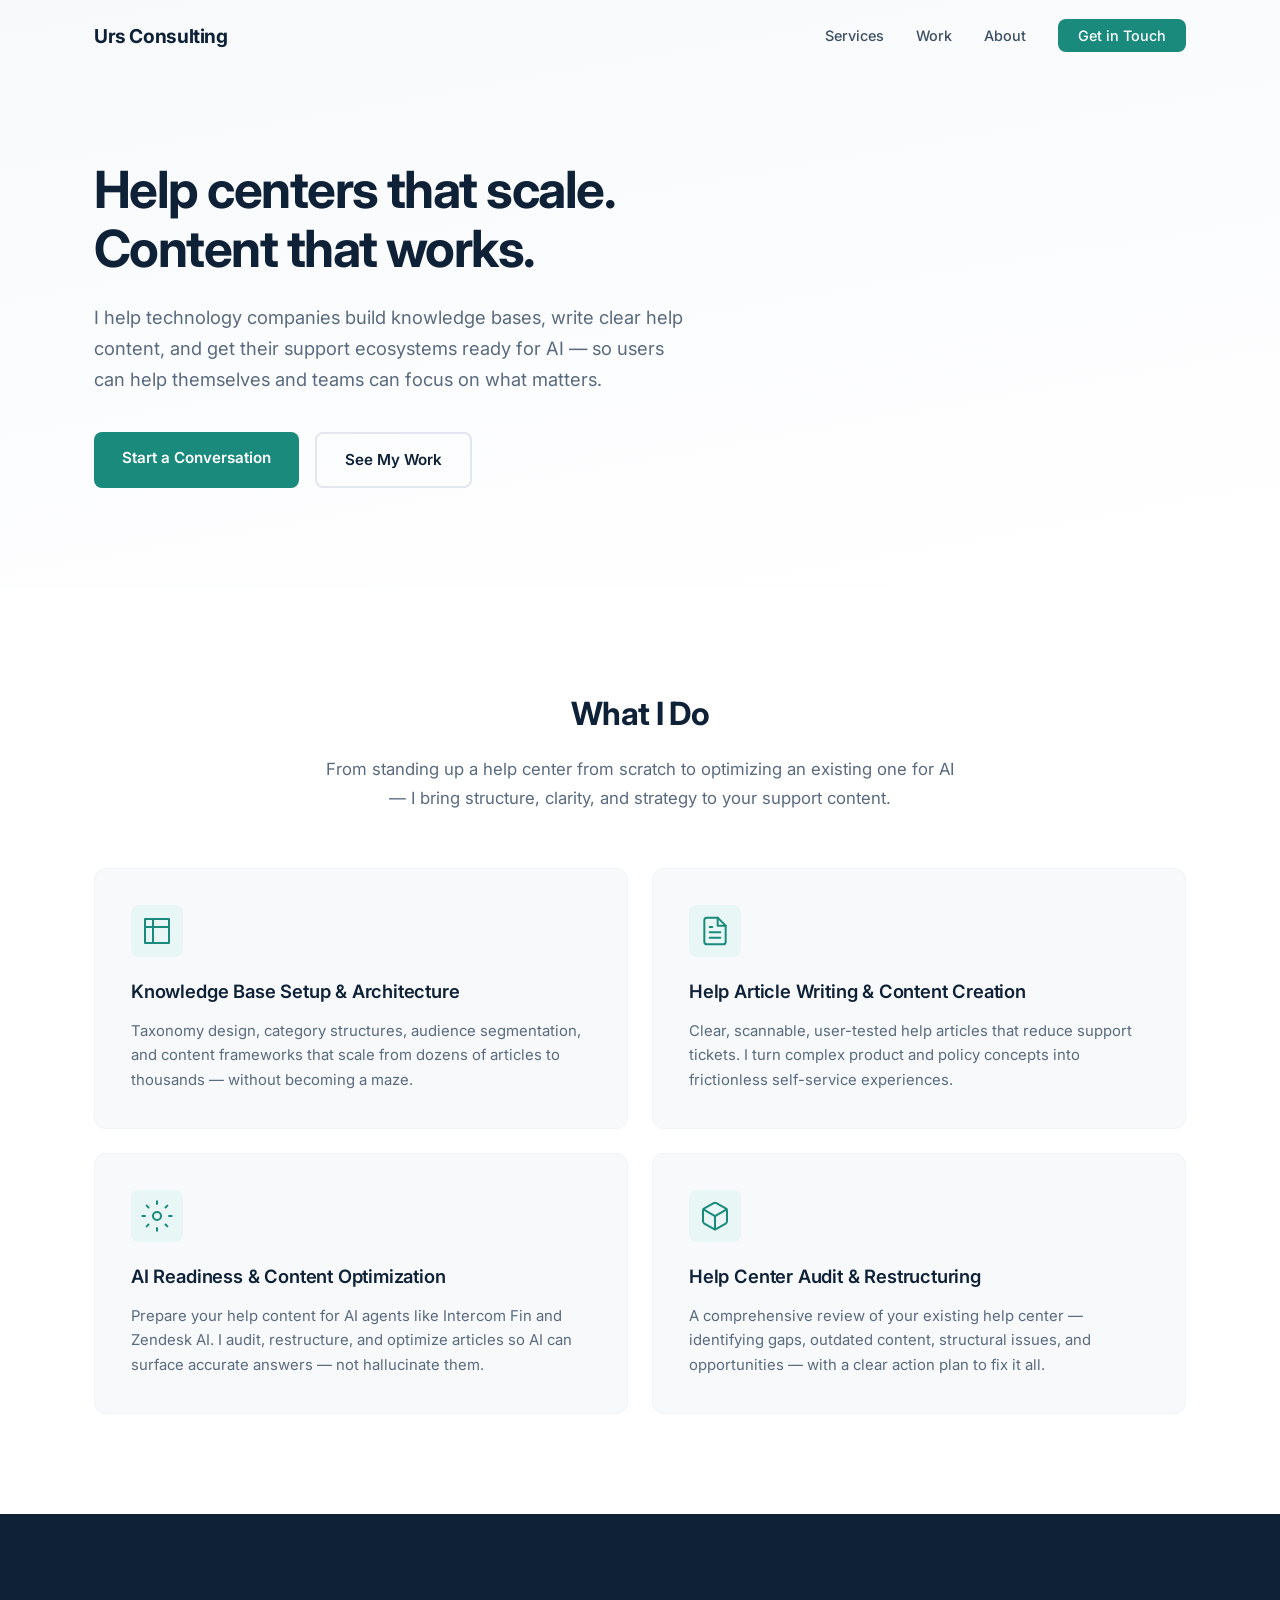
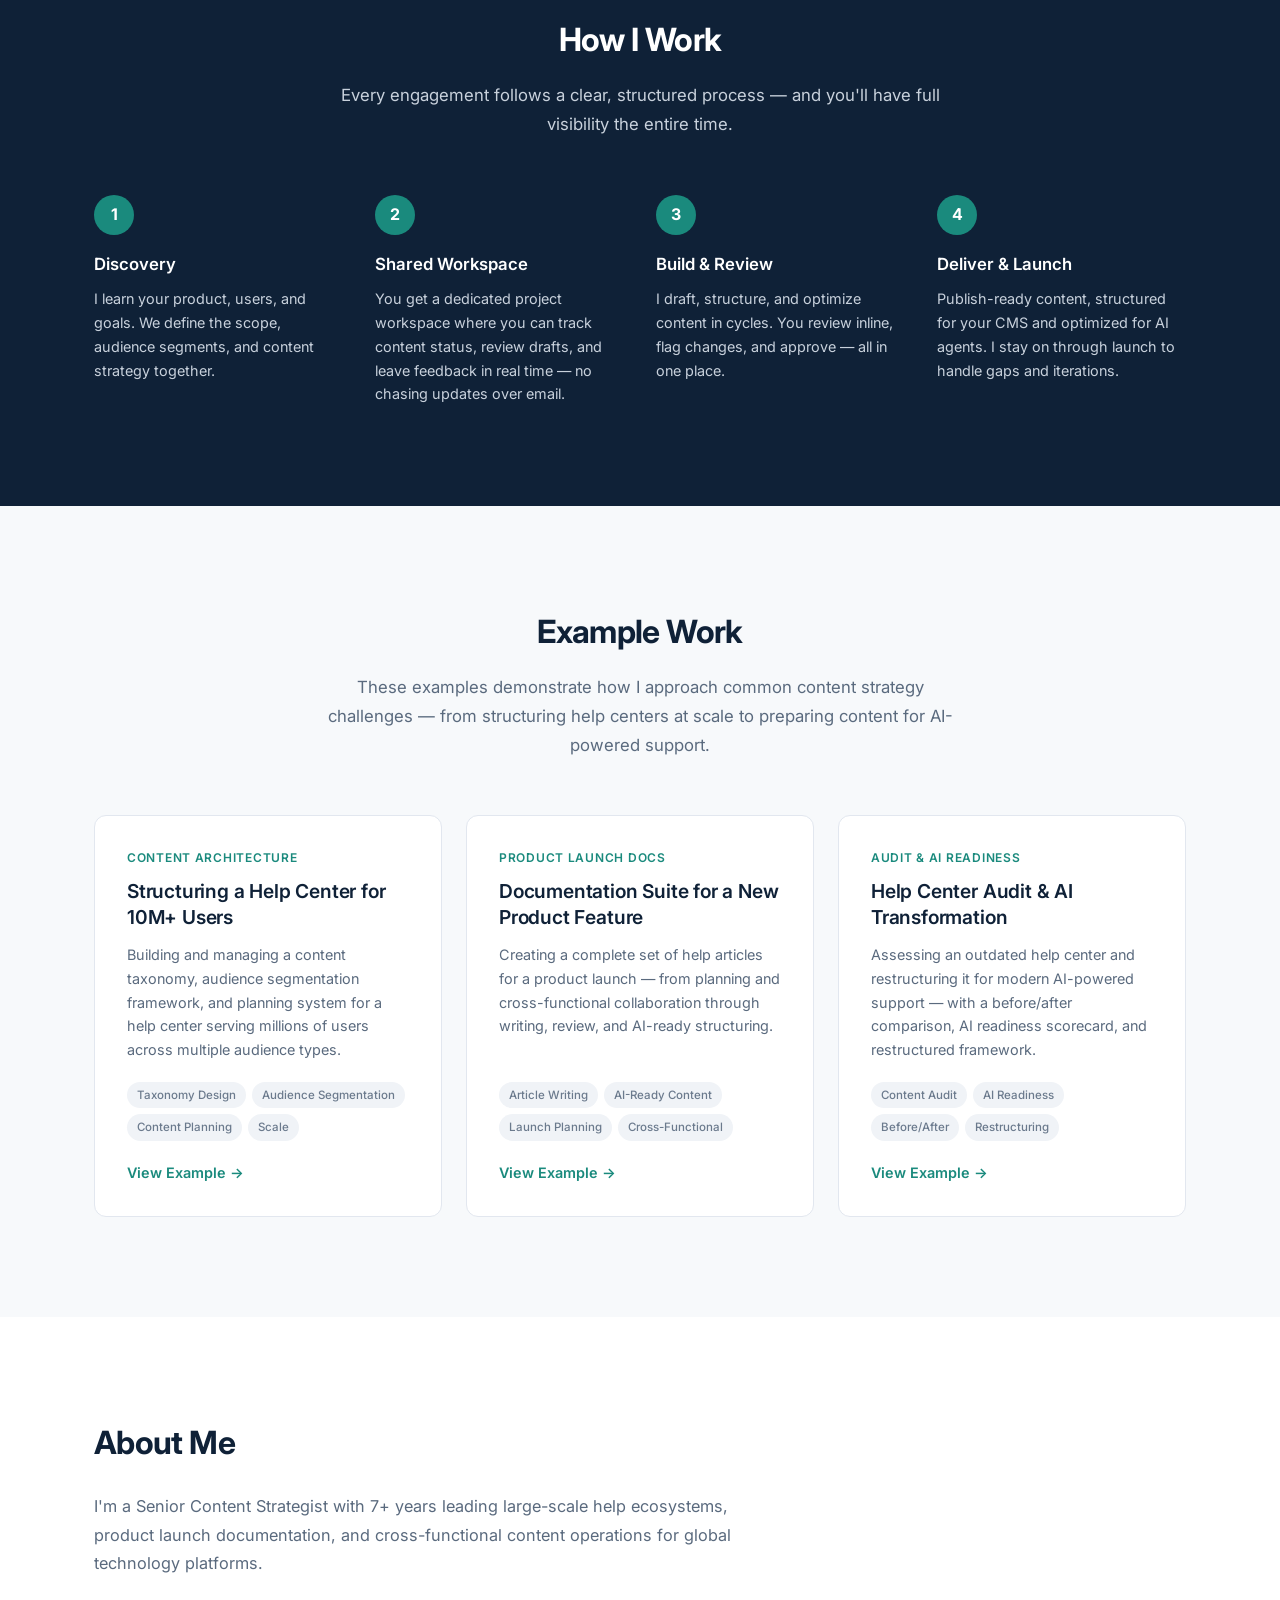
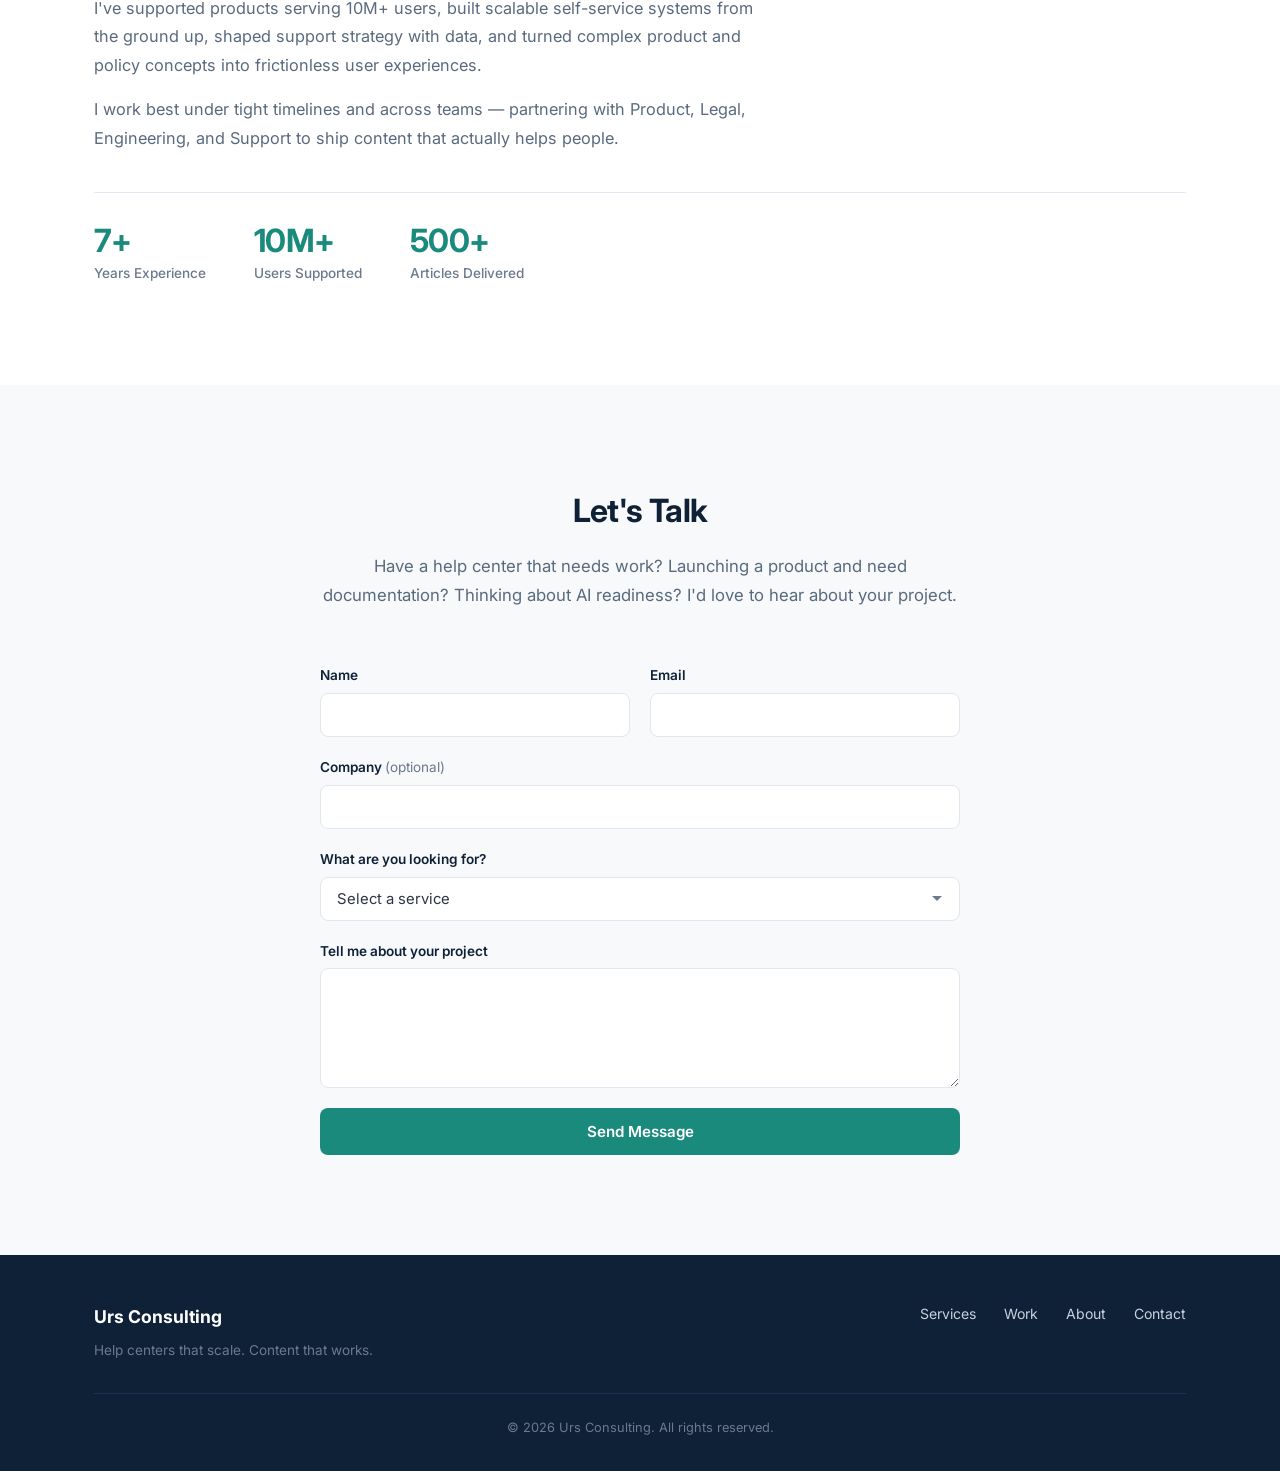
==== index.html @ 2b867b2d "Initial portfolio site" ====
<!DOCTYPE html>
<html lang="en">
<head>
    <meta charset="UTF-8">
    <meta name="viewport" content="width=device-width, initial-scale=1.0">
    <title>Urs Consulting — Help Centers That Scale. Content That Works.</title>
    <meta name="description" content="Urs Consulting helps technology companies build scalable knowledge bases, write clear help content, and prepare for AI-powered support. 7+ years of experience supporting 10M+ users.">
    <meta property="og:title" content="Urs Consulting — Help Centers That Scale. Content That Works.">
    <meta property="og:description" content="Knowledge base architecture, help content strategy, and AI readiness consulting for technology companies.">
    <meta property="og:type" content="website">
    <meta property="og:url" content="https://urswulf.com">
    <meta name="twitter:card" content="summary_large_image">
    <link rel="preconnect" href="https://fonts.googleapis.com">
    <link rel="preconnect" href="https://fonts.gstatic.com" crossorigin>
    <link href="https://fonts.googleapis.com/css2?family=Inter:wght@400;500;600;700&display=swap" rel="stylesheet">
    <link rel="stylesheet" href="styles.css">
</head>
<body>
    <!-- Navigation -->
    <nav class="nav" id="nav">
        <div class="nav-container">
            <a href="#" class="nav-logo">Urs Consulting</a>
            <button class="nav-toggle" aria-label="Toggle navigation menu">
                <span></span>
                <span></span>
                <span></span>
            </button>
            <ul class="nav-links">
                <li><a href="#services">Services</a></li>
                <li><a href="#work">Work</a></li>
                <li><a href="#about">About</a></li>
                <li><a href="#contact" class="nav-cta">Get in Touch</a></li>
            </ul>
        </div>
    </nav>

    <!-- Hero Section -->
    <header class="hero">
        <div class="container">
            <div class="hero-content">
                <h1>Help centers that scale.<br>Content that works.</h1>
                <p class="hero-subtitle">I help technology companies build knowledge bases, write clear help content, and get their support ecosystems ready for AI — so users can help themselves and teams can focus on what matters.</p>
                <div class="hero-ctas">
                    <a href="#contact" class="btn btn-primary">Start a Conversation</a>
                    <a href="#work" class="btn btn-secondary">See My Work</a>
                </div>
            </div>
        </div>
    </header>

    <!-- Services Section -->
    <section class="services" id="services">
        <div class="container">
            <div class="section-header">
                <h2>What I Do</h2>
                <p>From standing up a help center from scratch to optimizing an existing one for AI — I bring structure, clarity, and strategy to your support content.</p>
            </div>
            <div class="services-grid">
                <div class="service-card">
                    <div class="service-icon">
                        <svg width="32" height="32" viewBox="0 0 24 24" fill="none" stroke="currentColor" stroke-width="1.5" stroke-linecap="round" stroke-linejoin="round"><path d="M3 3h18v18H3z"/><path d="M3 9h18"/><path d="M9 3v18"/></svg>
                    </div>
                    <h3>Knowledge Base Setup &amp; Architecture</h3>
                    <p>Taxonomy design, category structures, audience segmentation, and content frameworks that scale from dozens of articles to thousands — without becoming a maze.</p>
                </div>
                <div class="service-card">
                    <div class="service-icon">
                        <svg width="32" height="32" viewBox="0 0 24 24" fill="none" stroke="currentColor" stroke-width="1.5" stroke-linecap="round" stroke-linejoin="round"><path d="M14 2H6a2 2 0 0 0-2 2v16a2 2 0 0 0 2 2h12a2 2 0 0 0 2-2V8z"/><polyline points="14 2 14 8 20 8"/><line x1="16" y1="13" x2="8" y2="13"/><line x1="16" y1="17" x2="8" y2="17"/><polyline points="10 9 9 9 8 9"/></svg>
                    </div>
                    <h3>Help Article Writing &amp; Content Creation</h3>
                    <p>Clear, scannable, user-tested help articles that reduce support tickets. I turn complex product and policy concepts into frictionless self-service experiences.</p>
                </div>
                <div class="service-card">
                    <div class="service-icon">
                        <svg width="32" height="32" viewBox="0 0 24 24" fill="none" stroke="currentColor" stroke-width="1.5" stroke-linecap="round" stroke-linejoin="round"><circle cx="12" cy="12" r="3"/><path d="M12 1v2M12 21v2M4.22 4.22l1.42 1.42M18.36 18.36l1.42 1.42M1 12h2M21 12h2M4.22 19.78l1.42-1.42M18.36 5.64l1.42-1.42"/></svg>
                    </div>
                    <h3>AI Readiness &amp; Content Optimization</h3>
                    <p>Prepare your help content for AI agents like Intercom Fin and Zendesk AI. I audit, restructure, and optimize articles so AI can surface accurate answers — not hallucinate them.</p>
                </div>
                <div class="service-card">
                    <div class="service-icon">
                        <svg width="32" height="32" viewBox="0 0 24 24" fill="none" stroke="currentColor" stroke-width="1.5" stroke-linecap="round" stroke-linejoin="round"><path d="M21 16V8a2 2 0 0 0-1-1.73l-7-4a2 2 0 0 0-2 0l-7 4A2 2 0 0 0 3 8v8a2 2 0 0 0 1 1.73l7 4a2 2 0 0 0 2 0l7-4A2 2 0 0 0 21 16z"/><polyline points="3.27 6.96 12 12.01 20.73 6.96"/><line x1="12" y1="22.08" x2="12" y2="12"/></svg>
                    </div>
                    <h3>Help Center Audit &amp; Restructuring</h3>
                    <p>A comprehensive review of your existing help center — identifying gaps, outdated content, structural issues, and opportunities — with a clear action plan to fix it all.</p>
                </div>
            </div>
        </div>
    </section>

    <!-- Process Section -->
    <section class="process" id="process">
        <div class="container">
            <div class="section-header">
                <h2>How I Work</h2>
                <p>Every engagement follows a clear, structured process — and you'll have full visibility the entire time.</p>
            </div>
            <div class="process-grid">
                <div class="process-step">
                    <div class="process-number">1</div>
                    <h3>Discovery</h3>
                    <p>I learn your product, users, and goals. We define the scope, audience segments, and content strategy together.</p>
                </div>
                <div class="process-step">
                    <div class="process-number">2</div>
                    <h3>Shared Workspace</h3>
                    <p>You get a dedicated project workspace where you can track content status, review drafts, and leave feedback in real time — no chasing updates over email.</p>
                </div>
                <div class="process-step">
                    <div class="process-number">3</div>
                    <h3>Build &amp; Review</h3>
                    <p>I draft, structure, and optimize content in cycles. You review inline, flag changes, and approve — all in one place.</p>
                </div>
                <div class="process-step">
                    <div class="process-number">4</div>
                    <h3>Deliver &amp; Launch</h3>
                    <p>Publish-ready content, structured for your CMS and optimized for AI agents. I stay on through launch to handle gaps and iterations.</p>
                </div>
            </div>
        </div>
    </section>

    <!-- Work / Portfolio Section -->
    <section class="work" id="work">
        <div class="container">
            <div class="section-header">
                <h2>Example Work</h2>
                <p>These examples demonstrate how I approach common content strategy challenges — from structuring help centers at scale to preparing content for AI-powered support.</p>
            </div>
            <div class="work-grid">
                <a href="examples/content-architecture.html" class="work-card">
                    <div class="work-card-label">Content Architecture</div>
                    <h3>Structuring a Help Center for 10M+ Users</h3>
                    <p>Building and managing a content taxonomy, audience segmentation framework, and planning system for a help center serving millions of users across multiple audience types.</p>
                    <div class="work-card-tags">
                        <span class="tag">Taxonomy Design</span>
                        <span class="tag">Audience Segmentation</span>
                        <span class="tag">Content Planning</span>
                        <span class="tag">Scale</span>
                    </div>
                    <span class="work-card-link">View Example →</span>
                </a>
                <a href="examples/product-launch-docs.html" class="work-card">
                    <div class="work-card-label">Product Launch Docs</div>
                    <h3>Documentation Suite for a New Product Feature</h3>
                    <p>Creating a complete set of help articles for a product launch — from planning and cross-functional collaboration through writing, review, and AI-ready structuring.</p>
                    <div class="work-card-tags">
                        <span class="tag">Article Writing</span>
                        <span class="tag">AI-Ready Content</span>
                        <span class="tag">Launch Planning</span>
                        <span class="tag">Cross-Functional</span>
                    </div>
                    <span class="work-card-link">View Example →</span>
                </a>
                <a href="examples/audit-ai-readiness.html" class="work-card">
                    <div class="work-card-label">Audit &amp; AI Readiness</div>
                    <h3>Help Center Audit &amp; AI Transformation</h3>
                    <p>Assessing an outdated help center and restructuring it for modern AI-powered support — with a before/after comparison, AI readiness scorecard, and restructured framework.</p>
                    <div class="work-card-tags">
                        <span class="tag">Content Audit</span>
                        <span class="tag">AI Readiness</span>
                        <span class="tag">Before/After</span>
                        <span class="tag">Restructuring</span>
                    </div>
                    <span class="work-card-link">View Example →</span>
                </a>
            </div>
        </div>
    </section>

    <!-- About Section -->
    <section class="about" id="about">
        <div class="container">
            <div class="about-grid">
                <div class="about-content">
                    <h2>About Me</h2>
                    <p>I'm a Senior Content Strategist with 7+ years leading large-scale help ecosystems, product launch documentation, and cross-functional content operations for global technology platforms.</p>
                    <p>I've supported products serving 10M+ users, built scalable self-service systems from the ground up, shaped support strategy with data, and turned complex product and policy concepts into frictionless user experiences.</p>
                    <p>I work best under tight timelines and across teams — partnering with Product, Legal, Engineering, and Support to ship content that actually helps people.</p>
                    <div class="about-stats">
                        <div class="stat">
                            <span class="stat-number">7+</span>
                            <span class="stat-label">Years Experience</span>
                        </div>
                        <div class="stat">
                            <span class="stat-number">10M+</span>
                            <span class="stat-label">Users Supported</span>
                        </div>
                        <div class="stat">
                            <span class="stat-number">500+</span>
                            <span class="stat-label">Articles Delivered</span>
                        </div>
                    </div>
                </div>
            </div>
        </div>
    </section>

    <!-- Contact Section -->
    <section class="contact" id="contact">
        <div class="container">
            <div class="section-header">
                <h2>Let's Talk</h2>
                <p>Have a help center that needs work? Launching a product and need documentation? Thinking about AI readiness? I'd love to hear about your project.</p>
            </div>
            <div class="contact-form-wrapper">
                <!-- Replace YOUR_FORMSPREE_ID with your actual Formspree form ID -->
                <form action="https://formspree.io/f/YOUR_FORMSPREE_ID" method="POST" class="contact-form">
                    <div class="form-row">
                        <div class="form-group">
                            <label for="name">Name</label>
                            <input type="text" id="name" name="name" required>
                        </div>
                        <div class="form-group">
                            <label for="email">Email</label>
                            <input type="email" id="email" name="email" required>
                        </div>
                    </div>
                    <div class="form-group">
                        <label for="company">Company <span class="optional">(optional)</span></label>
                        <input type="text" id="company" name="company">
                    </div>
                    <div class="form-group">
                        <label for="service">What are you looking for?</label>
                        <select id="service" name="service">
                            <option value="" disabled selected>Select a service</option>
                            <option value="kb-setup">Knowledge Base Setup & Architecture</option>
                            <option value="article-writing">Help Article Writing & Content Creation</option>
                            <option value="ai-readiness">AI Readiness & Content Optimization</option>
                            <option value="audit">Help Center Audit & Restructuring</option>
                            <option value="other">Something Else</option>
                        </select>
                    </div>
                    <div class="form-group">
                        <label for="message">Tell me about your project</label>
                        <textarea id="message" name="message" rows="5" required></textarea>
                    </div>
                    <button type="submit" class="btn btn-primary btn-full">Send Message</button>
                </form>
            </div>
        </div>
    </section>

    <!-- Footer -->
    <footer class="footer">
        <div class="container">
            <div class="footer-content">
                <div class="footer-brand">
                    <span class="footer-logo">Urs Consulting</span>
                    <p>Help centers that scale. Content that works.</p>
                </div>
                <div class="footer-links">
                    <a href="#services">Services</a>
                    <a href="#work">Work</a>
                    <a href="#about">About</a>
                    <a href="#contact">Contact</a>
                </div>
            </div>
            <div class="footer-bottom">
                <p>&copy; 2026 Urs Consulting. All rights reserved.</p>
            </div>
        </div>
    </footer>

    <script>
        // Mobile nav toggle
        const navToggle = document.querySelector('.nav-toggle');
        const navLinks = document.querySelector('.nav-links');
        navToggle.addEventListener('click', () => {
            navLinks.classList.toggle('active');
            navToggle.classList.toggle('active');
        });

        // Close mobile nav on link click
        document.querySelectorAll('.nav-links a').forEach(link => {
            link.addEventListener('click', () => {
                navLinks.classList.remove('active');
                navToggle.classList.remove('active');
            });
        });

        // Sticky nav background on scroll
        const nav = document.getElementById('nav');
        window.addEventListener('scroll', () => {
            if (window.scrollY > 50) {
                nav.classList.add('scrolled');
            } else {
                nav.classList.remove('scrolled');
            }
        });

        // Smooth scroll for anchor links
        document.querySelectorAll('a[href^="#"]').forEach(anchor => {
            anchor.addEventListener('click', function (e) {
                e.preventDefault();
                const target = document.querySelector(this.getAttribute('href'));
                if (target) {
                    const offset = 80;
                    const top = target.getBoundingClientRect().top + window.pageYOffset - offset;
                    window.scrollTo({ top, behavior: 'smooth' });
                }
            });
        });
    </script>
</body>
</html>
---- styles.css ----
/* ========================================
   Urs Consulting — Styles
   ======================================== */

/* --- Custom Properties --- */
:root {
    --color-navy: #0f2137;
    --color-navy-light: #1a3354;
    --color-teal: #1a8a7d;
    --color-teal-light: #21b0a0;
    --color-teal-bg: #e8f7f5;
    --color-white: #ffffff;
    --color-off-white: #f7f9fb;
    --color-gray-100: #f0f3f7;
    --color-gray-200: #e2e7ef;
    --color-gray-300: #c8d1dc;
    --color-gray-500: #6b7a8d;
    --color-gray-700: #3d4f63;
    --color-gray-900: #1a2332;
    --color-text: #2a3647;
    --color-text-light: #5a6a7e;
    --font-body: 'Inter', -apple-system, BlinkMacSystemFont, 'Segoe UI', sans-serif;
    --max-width: 1140px;
    --nav-height: 72px;
    --radius: 8px;
    --radius-lg: 12px;
    --shadow-sm: 0 1px 3px rgba(15, 33, 55, 0.08);
    --shadow-md: 0 4px 16px rgba(15, 33, 55, 0.1);
    --shadow-lg: 0 8px 32px rgba(15, 33, 55, 0.12);
    --transition: 0.2s ease;
}

/* --- Reset & Base --- */
*, *::before, *::after {
    margin: 0;
    padding: 0;
    box-sizing: border-box;
}

html {
    scroll-behavior: smooth;
}

body {
    font-family: var(--font-body);
    color: var(--color-text);
    line-height: 1.6;
    background: var(--color-white);
    -webkit-font-smoothing: antialiased;
}

img {
    max-width: 100%;
    display: block;
}

a {
    color: inherit;
    text-decoration: none;
}

/* --- Layout --- */
.container {
    max-width: var(--max-width);
    margin: 0 auto;
    padding: 0 24px;
}

/* --- Navigation --- */
.nav {
    position: fixed;
    top: 0;
    left: 0;
    right: 0;
    height: var(--nav-height);
    z-index: 1000;
    background: transparent;
    transition: background var(--transition), box-shadow var(--transition);
}

.nav.scrolled {
    background: rgba(255, 255, 255, 0.97);
    box-shadow: var(--shadow-sm);
    backdrop-filter: blur(8px);
}

.nav-container {
    max-width: var(--max-width);
    margin: 0 auto;
    padding: 0 24px;
    height: 100%;
    display: flex;
    align-items: center;
    justify-content: space-between;
}

.nav-logo {
    font-size: 1.2rem;
    font-weight: 700;
    color: var(--color-navy);
    letter-spacing: -0.02em;
}

.nav-links {
    list-style: none;
    display: flex;
    align-items: center;
    gap: 32px;
}

.nav-links a {
    font-size: 0.9rem;
    font-weight: 500;
    color: var(--color-gray-700);
    transition: color var(--transition);
}

.nav-links a:hover {
    color: var(--color-teal);
}

.nav-cta {
    background: var(--color-teal);
    color: var(--color-white) !important;
    padding: 8px 20px;
    border-radius: var(--radius);
    transition: background var(--transition) !important;
}

.nav-cta:hover {
    background: var(--color-teal-light) !important;
}

/* Mobile Nav Toggle */
.nav-toggle {
    display: none;
    flex-direction: column;
    gap: 5px;
    background: none;
    border: none;
    cursor: pointer;
    padding: 4px;
}

.nav-toggle span {
    display: block;
    width: 24px;
    height: 2px;
    background: var(--color-navy);
    border-radius: 2px;
    transition: transform var(--transition), opacity var(--transition);
}

.nav-toggle.active span:nth-child(1) {
    transform: rotate(45deg) translate(5px, 5px);
}
.nav-toggle.active span:nth-child(2) {
    opacity: 0;
}
.nav-toggle.active span:nth-child(3) {
    transform: rotate(-45deg) translate(5px, -5px);
}

/* --- Buttons --- */
.btn {
    display: inline-block;
    font-family: var(--font-body);
    font-size: 0.95rem;
    font-weight: 600;
    padding: 14px 28px;
    border-radius: var(--radius);
    border: none;
    cursor: pointer;
    transition: all var(--transition);
    text-align: center;
}

.btn-primary {
    background: var(--color-teal);
    color: var(--color-white);
}

.btn-primary:hover {
    background: var(--color-teal-light);
    transform: translateY(-1px);
    box-shadow: 0 4px 12px rgba(26, 138, 125, 0.3);
}

.btn-secondary {
    background: transparent;
    color: var(--color-navy);
    border: 2px solid var(--color-gray-200);
}

.btn-secondary:hover {
    border-color: var(--color-teal);
    color: var(--color-teal);
}

.btn-full {
    width: 100%;
}

/* --- Hero Section --- */
.hero {
    padding: 160px 0 100px;
    background: linear-gradient(170deg, var(--color-off-white) 0%, var(--color-white) 100%);
}

.hero-content {
    max-width: 720px;
}

.hero h1 {
    font-size: 3.2rem;
    font-weight: 700;
    line-height: 1.15;
    color: var(--color-navy);
    letter-spacing: -0.03em;
    margin-bottom: 24px;
}

.hero-subtitle {
    font-size: 1.15rem;
    line-height: 1.7;
    color: var(--color-text-light);
    margin-bottom: 36px;
    max-width: 600px;
}

.hero-ctas {
    display: flex;
    gap: 16px;
    flex-wrap: wrap;
}

/* --- Section Shared --- */
.section-header {
    text-align: center;
    max-width: 640px;
    margin: 0 auto 56px;
}

.section-header h2 {
    font-size: 2rem;
    font-weight: 700;
    color: var(--color-navy);
    letter-spacing: -0.02em;
    margin-bottom: 16px;
}

.section-header p {
    font-size: 1.05rem;
    color: var(--color-text-light);
    line-height: 1.7;
}

/* --- Services Section --- */
.services {
    padding: 100px 0;
    background: var(--color-white);
}

.services-grid {
    display: grid;
    grid-template-columns: repeat(2, 1fr);
    gap: 24px;
}

.service-card {
    padding: 36px;
    background: var(--color-off-white);
    border-radius: var(--radius-lg);
    border: 1px solid var(--color-gray-100);
    transition: all var(--transition);
}

.service-card:hover {
    box-shadow: var(--shadow-md);
    border-color: var(--color-gray-200);
    transform: translateY(-2px);
}

.service-icon {
    display: inline-flex;
    align-items: center;
    justify-content: center;
    width: 52px;
    height: 52px;
    background: var(--color-teal-bg);
    border-radius: var(--radius);
    color: var(--color-teal);
    margin-bottom: 20px;
}

.service-card h3 {
    font-size: 1.15rem;
    font-weight: 600;
    color: var(--color-navy);
    margin-bottom: 12px;
    letter-spacing: -0.01em;
}

.service-card p {
    font-size: 0.93rem;
    color: var(--color-text-light);
    line-height: 1.65;
}

/* --- Work / Portfolio Section --- */
.work {
    padding: 100px 0;
    background: var(--color-off-white);
}

/* --- Process Section --- */
.process {
    padding: 100px 0;
    background: var(--color-navy);
    color: var(--color-white);
}

.process .section-header h2 {
    color: var(--color-white);
}

.process .section-header p {
    color: var(--color-gray-300);
}

.process-grid {
    display: grid;
    grid-template-columns: repeat(4, 1fr);
    gap: 32px;
}

.process-step {
    position: relative;
}

.process-number {
    display: inline-flex;
    align-items: center;
    justify-content: center;
    width: 40px;
    height: 40px;
    background: var(--color-teal);
    color: var(--color-white);
    font-size: 1rem;
    font-weight: 700;
    border-radius: 50%;
    margin-bottom: 16px;
}

.process-step h3 {
    font-size: 1.05rem;
    font-weight: 600;
    color: var(--color-white);
    margin-bottom: 10px;
}

.process-step p {
    font-size: 0.9rem;
    color: var(--color-gray-300);
    line-height: 1.65;
}

.work-grid {
    display: grid;
    grid-template-columns: repeat(3, 1fr);
    gap: 24px;
}

.work-card {
    display: flex;
    flex-direction: column;
    padding: 32px;
    background: var(--color-white);
    border-radius: var(--radius-lg);
    border: 1px solid var(--color-gray-200);
    transition: all var(--transition);
    text-decoration: none;
}

.work-card:hover {
    box-shadow: var(--shadow-lg);
    border-color: var(--color-teal);
    transform: translateY(-3px);
}

.work-card-label {
    font-size: 0.75rem;
    font-weight: 600;
    text-transform: uppercase;
    letter-spacing: 0.06em;
    color: var(--color-teal);
    margin-bottom: 12px;
}

.work-card h3 {
    font-size: 1.2rem;
    font-weight: 600;
    color: var(--color-navy);
    margin-bottom: 12px;
    letter-spacing: -0.01em;
    line-height: 1.35;
}

.work-card p {
    font-size: 0.9rem;
    color: var(--color-text-light);
    line-height: 1.65;
    flex-grow: 1;
}

.work-card-tags {
    display: flex;
    flex-wrap: wrap;
    gap: 6px;
    margin-top: 20px;
    margin-bottom: 20px;
}

.tag {
    font-size: 0.72rem;
    font-weight: 500;
    padding: 4px 10px;
    background: var(--color-gray-100);
    color: var(--color-gray-500);
    border-radius: 20px;
}

.work-card-link {
    font-size: 0.9rem;
    font-weight: 600;
    color: var(--color-teal);
    transition: color var(--transition);
}

.work-card:hover .work-card-link {
    color: var(--color-teal-light);
}

/* --- About Section --- */
.about {
    padding: 100px 0;
    background: var(--color-white);
}

.about-content h2 {
    font-size: 2rem;
    font-weight: 700;
    color: var(--color-navy);
    letter-spacing: -0.02em;
    margin-bottom: 24px;
}

.about-content p {
    font-size: 1.02rem;
    color: var(--color-text-light);
    line-height: 1.75;
    margin-bottom: 16px;
    max-width: 680px;
}

.about-stats {
    display: flex;
    gap: 48px;
    margin-top: 40px;
    padding-top: 32px;
    border-top: 1px solid var(--color-gray-200);
}

.stat {
    display: flex;
    flex-direction: column;
}

.stat-number {
    font-size: 2rem;
    font-weight: 700;
    color: var(--color-teal);
    letter-spacing: -0.02em;
    line-height: 1;
}

.stat-label {
    font-size: 0.85rem;
    color: var(--color-gray-500);
    margin-top: 6px;
    font-weight: 500;
}

/* --- Contact Section --- */
.contact {
    padding: 100px 0;
    background: var(--color-off-white);
}

.contact-form-wrapper {
    max-width: 640px;
    margin: 0 auto;
}

.contact-form {
    display: flex;
    flex-direction: column;
    gap: 20px;
}

.form-row {
    display: grid;
    grid-template-columns: 1fr 1fr;
    gap: 20px;
}

.form-group {
    display: flex;
    flex-direction: column;
    gap: 6px;
}

.form-group label {
    font-size: 0.85rem;
    font-weight: 600;
    color: var(--color-navy);
}

.form-group .optional {
    font-weight: 400;
    color: var(--color-gray-500);
}

.form-group input,
.form-group select,
.form-group textarea {
    font-family: var(--font-body);
    font-size: 0.93rem;
    padding: 12px 16px;
    border: 1px solid var(--color-gray-200);
    border-radius: var(--radius);
    background: var(--color-white);
    color: var(--color-text);
    transition: border-color var(--transition), box-shadow var(--transition);
    outline: none;
}

.form-group input:focus,
.form-group select:focus,
.form-group textarea:focus {
    border-color: var(--color-teal);
    box-shadow: 0 0 0 3px rgba(26, 138, 125, 0.1);
}

.form-group textarea {
    resize: vertical;
    min-height: 120px;
}

.form-group select {
    appearance: none;
    background-image: url("data:image/svg+xml,%3Csvg xmlns='http://www.w3.org/2000/svg' width='12' height='12' viewBox='0 0 12 12'%3E%3Cpath fill='%236b7a8d' d='M6 8L1 3h10z'/%3E%3C/svg%3E");
    background-repeat: no-repeat;
    background-position: right 16px center;
    padding-right: 40px;
}

/* --- Footer --- */
.footer {
    padding: 48px 0 32px;
    background: var(--color-navy);
    color: var(--color-gray-300);
}

.footer-content {
    display: flex;
    justify-content: space-between;
    align-items: flex-start;
    padding-bottom: 32px;
    border-bottom: 1px solid var(--color-navy-light);
}

.footer-logo {
    font-size: 1.1rem;
    font-weight: 700;
    color: var(--color-white);
}

.footer-brand p {
    font-size: 0.85rem;
    margin-top: 8px;
    color: var(--color-gray-500);
}

.footer-links {
    display: flex;
    gap: 28px;
}

.footer-links a {
    font-size: 0.88rem;
    color: var(--color-gray-300);
    transition: color var(--transition);
}

.footer-links a:hover {
    color: var(--color-white);
}

.footer-bottom {
    padding-top: 24px;
    text-align: center;
}

.footer-bottom p {
    font-size: 0.8rem;
    color: var(--color-gray-500);
}

/* ========================================
   Example / Case Study Pages
   ======================================== */

/* --- Example Page Layout --- */
.example-hero {
    padding: 140px 0 60px;
    background: linear-gradient(170deg, var(--color-navy) 0%, var(--color-navy-light) 100%);
    color: var(--color-white);
}

.example-hero .breadcrumb {
    font-size: 0.85rem;
    color: var(--color-gray-300);
    margin-bottom: 20px;
}

.example-hero .breadcrumb a {
    color: var(--color-teal-light);
    transition: color var(--transition);
}

.example-hero .breadcrumb a:hover {
    color: var(--color-white);
}

.example-hero h1 {
    font-size: 2.4rem;
    font-weight: 700;
    letter-spacing: -0.03em;
    line-height: 1.2;
    margin-bottom: 16px;
    max-width: 700px;
}

.example-hero .example-description {
    font-size: 1.1rem;
    color: var(--color-gray-300);
    line-height: 1.7;
    max-width: 620px;
}

.example-tags {
    display: flex;
    flex-wrap: wrap;
    gap: 8px;
    margin-top: 24px;
}

.example-tags .tag {
    background: rgba(255, 255, 255, 0.1);
    color: var(--color-gray-300);
    border: 1px solid rgba(255, 255, 255, 0.15);
}

/* --- Example Body --- */
.example-body {
    padding: 80px 0;
}

.example-section {
    margin-bottom: 64px;
}

.example-section:last-child {
    margin-bottom: 0;
}

.example-section > h2 {
    font-size: 1.6rem;
    font-weight: 700;
    color: var(--color-navy);
    letter-spacing: -0.02em;
    margin-bottom: 12px;
}

.example-section > p {
    font-size: 1rem;
    color: var(--color-text-light);
    line-height: 1.7;
    max-width: 700px;
    margin-bottom: 32px;
}

/* --- Deliverable Blocks --- */
.deliverable {
    background: var(--color-off-white);
    border: 1px solid var(--color-gray-200);
    border-radius: var(--radius-lg);
    overflow: hidden;
    margin-bottom: 32px;
}

.deliverable-header {
    display: flex;
    align-items: center;
    gap: 12px;
    padding: 16px 24px;
    background: var(--color-white);
    border-bottom: 1px solid var(--color-gray-200);
}

.deliverable-header .dot {
    width: 10px;
    height: 10px;
    border-radius: 50%;
}

.deliverable-header .dot.red { background: #ff5f57; }
.deliverable-header .dot.yellow { background: #ffbd2e; }
.deliverable-header .dot.green { background: #28c840; }

.deliverable-header span:last-child {
    font-size: 0.82rem;
    font-weight: 500;
    color: var(--color-gray-500);
    margin-left: 8px;
}

.deliverable-content {
    padding: 24px;
    overflow-x: auto;
}

/* --- Tables in Deliverables --- */
.deliverable table {
    width: 100%;
    border-collapse: collapse;
    font-size: 0.88rem;
}

.deliverable th {
    text-align: left;
    padding: 10px 14px;
    background: var(--color-navy);
    color: var(--color-white);
    font-weight: 600;
    font-size: 0.82rem;
    text-transform: uppercase;
    letter-spacing: 0.04em;
}

.deliverable th:first-child {
    border-radius: var(--radius) 0 0 0;
}

.deliverable th:last-child {
    border-radius: 0 var(--radius) 0 0;
}

.deliverable td {
    padding: 10px 14px;
    border-bottom: 1px solid var(--color-gray-200);
    color: var(--color-text);
}

.deliverable tr:last-child td {
    border-bottom: none;
}

.deliverable tbody tr:hover {
    background: var(--color-white);
}

/* --- Status Badges --- */
.status {
    display: inline-block;
    font-size: 0.75rem;
    font-weight: 600;
    padding: 3px 10px;
    border-radius: 20px;
    white-space: nowrap;
}

.status-published {
    background: #d4edda;
    color: #155724;
}

.status-review {
    background: #fff3cd;
    color: #856404;
}

.status-draft {
    background: #e2e7ef;
    color: #3d4f63;
}

.status-in-progress {
    background: #cce5ff;
    color: #004085;
}

.status-outdated {
    background: #f8d7da;
    color: #721c24;
}

.status-missing {
    background: #f8d7da;
    color: #721c24;
}

/* --- Score Cards --- */
.scorecard {
    display: grid;
    grid-template-columns: repeat(auto-fit, minmax(200px, 1fr));
    gap: 16px;
    margin-top: 24px;
}

.score-item {
    background: var(--color-white);
    border: 1px solid var(--color-gray-200);
    border-radius: var(--radius);
    padding: 20px;
    text-align: center;
}

.score-value {
    font-size: 2rem;
    font-weight: 700;
    line-height: 1;
}

.score-value.score-low { color: #dc3545; }
.score-value.score-mid { color: #fd7e14; }
.score-value.score-high { color: #28a745; }

.score-label {
    font-size: 0.82rem;
    color: var(--color-gray-500);
    margin-top: 6px;
    font-weight: 500;
}

/* --- Before/After --- */
.before-after {
    display: grid;
    grid-template-columns: 1fr 1fr;
    gap: 24px;
}

.before-panel,
.after-panel {
    border-radius: var(--radius-lg);
    border: 2px solid;
    overflow: hidden;
}

.before-panel {
    border-color: #f8d7da;
}

.after-panel {
    border-color: #d4edda;
}

.panel-header {
    padding: 12px 20px;
    font-size: 0.85rem;
    font-weight: 700;
    text-transform: uppercase;
    letter-spacing: 0.04em;
}

.before-panel .panel-header {
    background: #f8d7da;
    color: #721c24;
}

.after-panel .panel-header {
    background: #d4edda;
    color: #155724;
}

.panel-content {
    padding: 20px;
}

.panel-content ul {
    list-style: none;
    display: flex;
    flex-direction: column;
    gap: 10px;
}

.panel-content li {
    font-size: 0.9rem;
    color: var(--color-text);
    padding-left: 24px;
    position: relative;
    line-height: 1.5;
}

.before-panel .panel-content li::before {
    content: "✕";
    position: absolute;
    left: 0;
    color: #dc3545;
    font-weight: 700;
    font-size: 0.8rem;
}

.after-panel .panel-content li::before {
    content: "✓";
    position: absolute;
    left: 0;
    color: #28a745;
    font-weight: 700;
    font-size: 0.8rem;
}

/* --- Mock Article Preview --- */
.mock-article {
    background: var(--color-white);
    border: 1px solid var(--color-gray-200);
    border-radius: var(--radius-lg);
    padding: 40px;
    max-width: 700px;
}

.mock-article-badge {
    display: inline-block;
    font-size: 0.72rem;
    font-weight: 600;
    text-transform: uppercase;
    letter-spacing: 0.05em;
    padding: 4px 10px;
    background: var(--color-teal-bg);
    color: var(--color-teal);
    border-radius: 4px;
    margin-bottom: 16px;
}

.mock-article h3 {
    font-size: 1.5rem;
    font-weight: 700;
    color: var(--color-navy);
    margin-bottom: 8px;
}

.mock-article .article-meta {
    font-size: 0.82rem;
    color: var(--color-gray-500);
    margin-bottom: 24px;
}

.mock-article h4 {
    font-size: 1.1rem;
    font-weight: 600;
    color: var(--color-navy);
    margin-top: 28px;
    margin-bottom: 12px;
}

.mock-article p {
    font-size: 0.93rem;
    color: var(--color-text);
    line-height: 1.7;
    margin-bottom: 14px;
}

.mock-article ul, .mock-article ol {
    margin: 0 0 16px 20px;
    font-size: 0.93rem;
    color: var(--color-text);
    line-height: 1.7;
}

.mock-article li {
    margin-bottom: 6px;
}

.mock-article .callout {
    background: var(--color-teal-bg);
    border-left: 3px solid var(--color-teal);
    padding: 14px 18px;
    border-radius: 0 var(--radius) var(--radius) 0;
    margin: 20px 0;
    font-size: 0.9rem;
    color: var(--color-text);
}

/* --- Example CTA --- */
.example-cta {
    padding: 80px 0;
    background: var(--color-navy);
    text-align: center;
    color: var(--color-white);
}

.example-cta h2 {
    font-size: 1.8rem;
    font-weight: 700;
    margin-bottom: 12px;
}

.example-cta p {
    color: var(--color-gray-300);
    margin-bottom: 28px;
    font-size: 1rem;
}

.example-cta .btn-primary {
    display: inline-block;
}

/* --- Checklist --- */
.checklist {
    list-style: none;
    display: flex;
    flex-direction: column;
    gap: 10px;
}

.checklist li {
    font-size: 0.9rem;
    color: var(--color-text);
    padding: 10px 14px 10px 40px;
    background: var(--color-white);
    border: 1px solid var(--color-gray-200);
    border-radius: var(--radius);
    position: relative;
    line-height: 1.5;
}

.checklist li::before {
    content: "☐";
    position: absolute;
    left: 14px;
    color: var(--color-gray-500);
    font-size: 1rem;
}

.checklist li.checked::before {
    content: "☑";
    color: var(--color-teal);
}

/* --- Category Tree --- */
.category-tree {
    font-size: 0.9rem;
    color: var(--color-text);
}

.category-tree ul {
    list-style: none;
    padding-left: 24px;
}

.category-tree > ul {
    padding-left: 0;
}

.category-tree li {
    padding: 6px 0;
    position: relative;
}

.category-tree li::before {
    content: "";
    display: inline-block;
    width: 8px;
    height: 8px;
    border: 2px solid var(--color-teal);
    border-radius: 2px;
    margin-right: 10px;
    vertical-align: middle;
}

.category-tree .tree-label {
    font-weight: 600;
    color: var(--color-navy);
}

.category-tree .tree-count {
    font-size: 0.78rem;
    color: var(--color-gray-500);
    margin-left: 6px;
}

/* ========================================
   Responsive
   ======================================== */

@media (max-width: 900px) {
    .work-grid {
        grid-template-columns: 1fr;
    }

    .services-grid {
        grid-template-columns: 1fr;
    }

    .process-grid {
        grid-template-columns: repeat(2, 1fr);
    }

    .before-after {
        grid-template-columns: 1fr;
    }

    .hero h1 {
        font-size: 2.4rem;
    }

    .example-hero h1 {
        font-size: 1.8rem;
    }

    .about-stats {
        gap: 32px;
    }
}

@media (max-width: 640px) {
    .nav-toggle {
        display: flex;
    }

    .nav-links {
        position: fixed;
        top: var(--nav-height);
        left: 0;
        right: 0;
        background: var(--color-white);
        flex-direction: column;
        padding: 24px;
        gap: 16px;
        box-shadow: var(--shadow-md);
        transform: translateY(-100%);
        opacity: 0;
        pointer-events: none;
        transition: transform 0.3s ease, opacity 0.3s ease;
    }

    .nav-links.active {
        transform: translateY(0);
        opacity: 1;
        pointer-events: all;
    }

    .nav-cta {
        text-align: center;
    }

    .hero {
        padding: 120px 0 60px;
    }

    .hero h1 {
        font-size: 2rem;
    }

    .hero-subtitle {
        font-size: 1rem;
    }

    .form-row {
        grid-template-columns: 1fr;
    }

    .process-grid {
        grid-template-columns: 1fr;
    }

    .about-stats {
        flex-direction: column;
        gap: 20px;
    }

    .footer-content {
        flex-direction: column;
        gap: 24px;
    }

    .footer-links {
        flex-wrap: wrap;
        gap: 16px;
    }

    .scorecard {
        grid-template-columns: repeat(2, 1fr);
    }

    .mock-article {
        padding: 24px;
    }

    .example-hero {
        padding: 120px 0 48px;
    }

    .services,
    .work,
    .about,
    .contact,
    .example-body {
        padding: 64px 0;
    }

    .section-header {
        margin-bottom: 36px;
    }
}
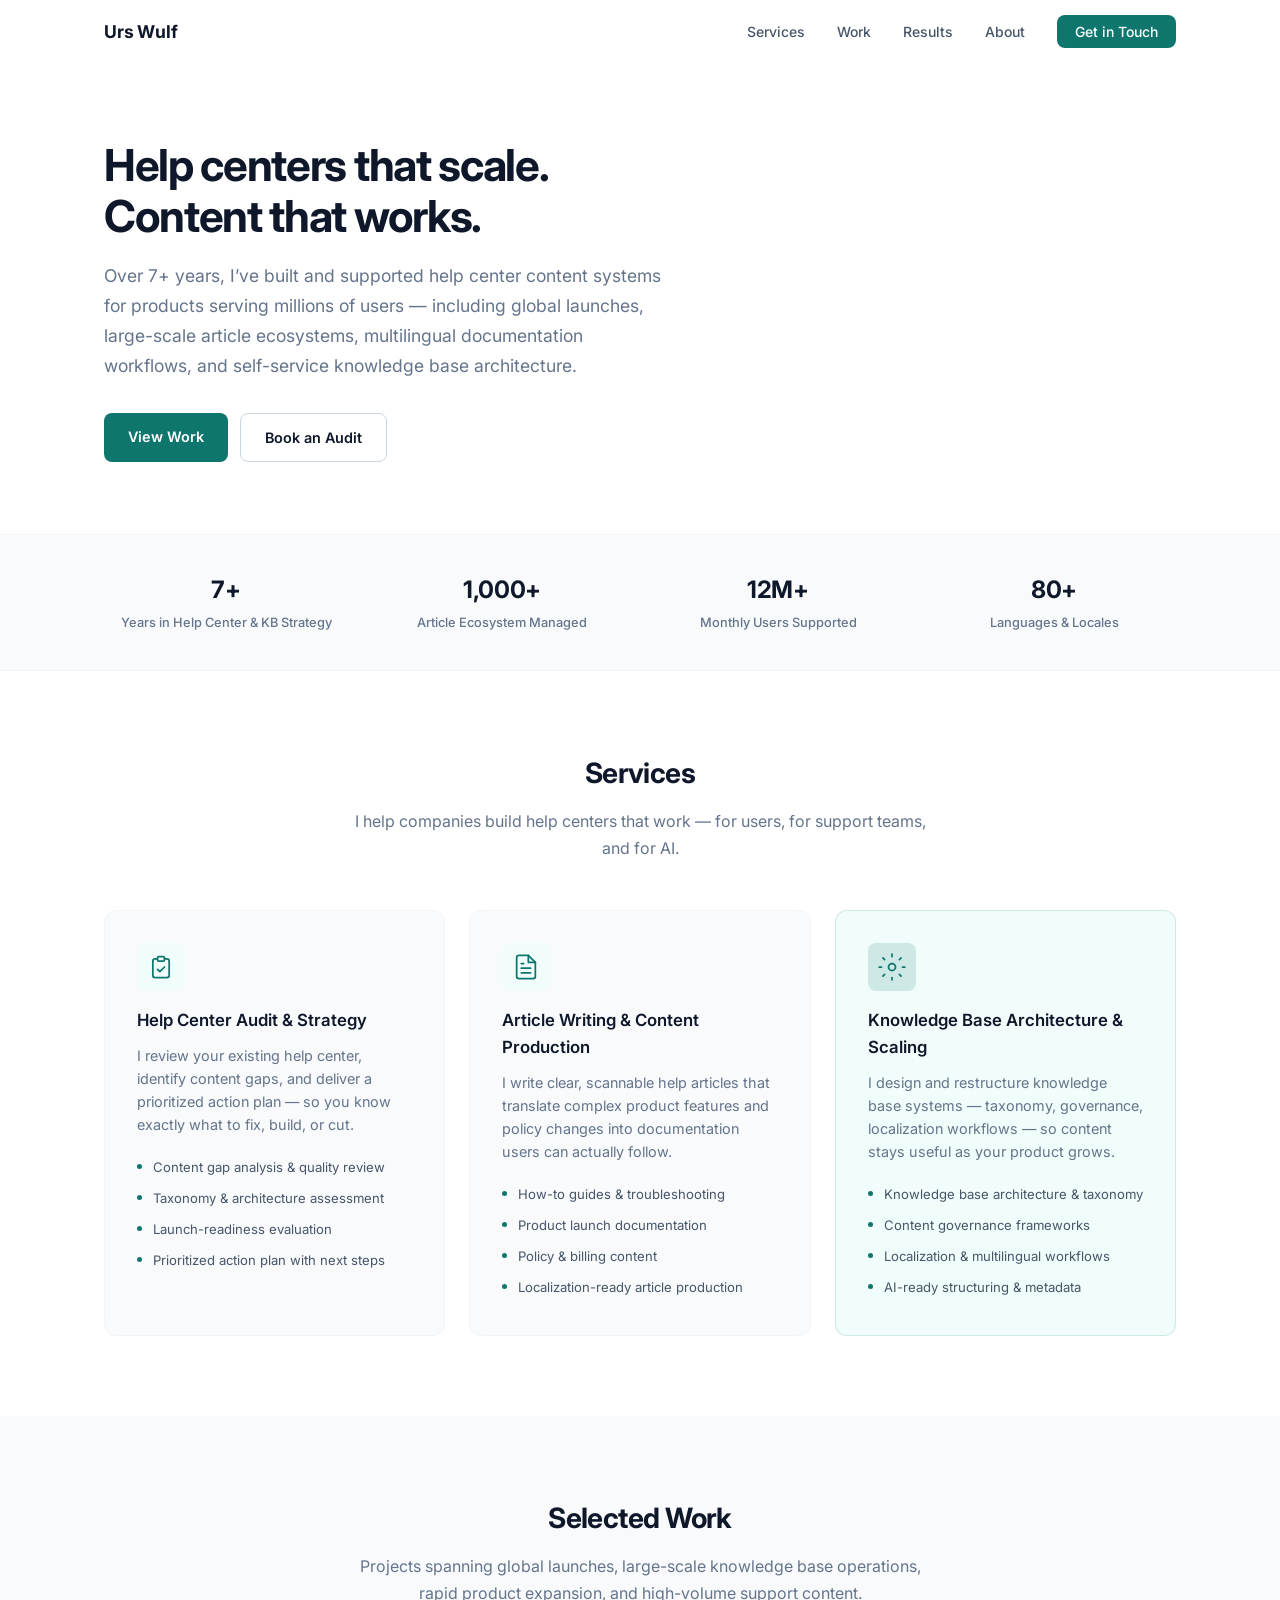
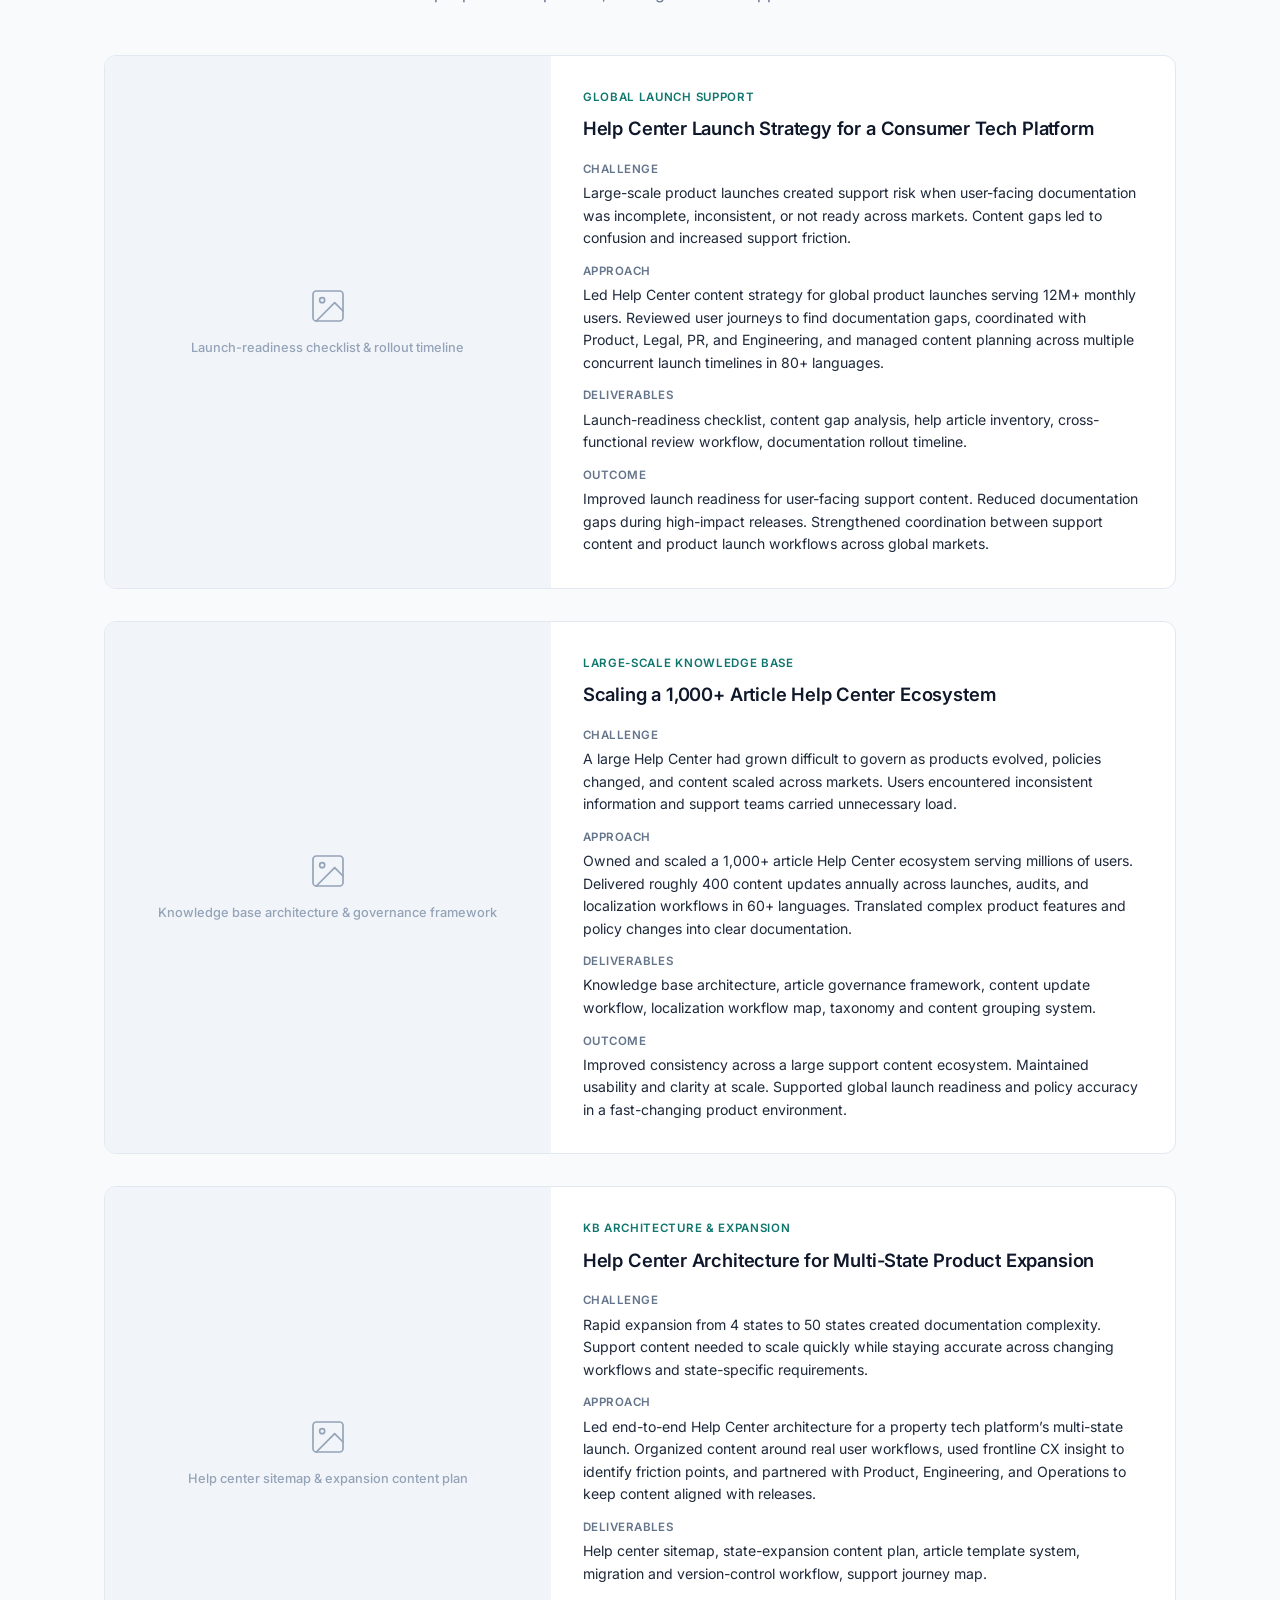
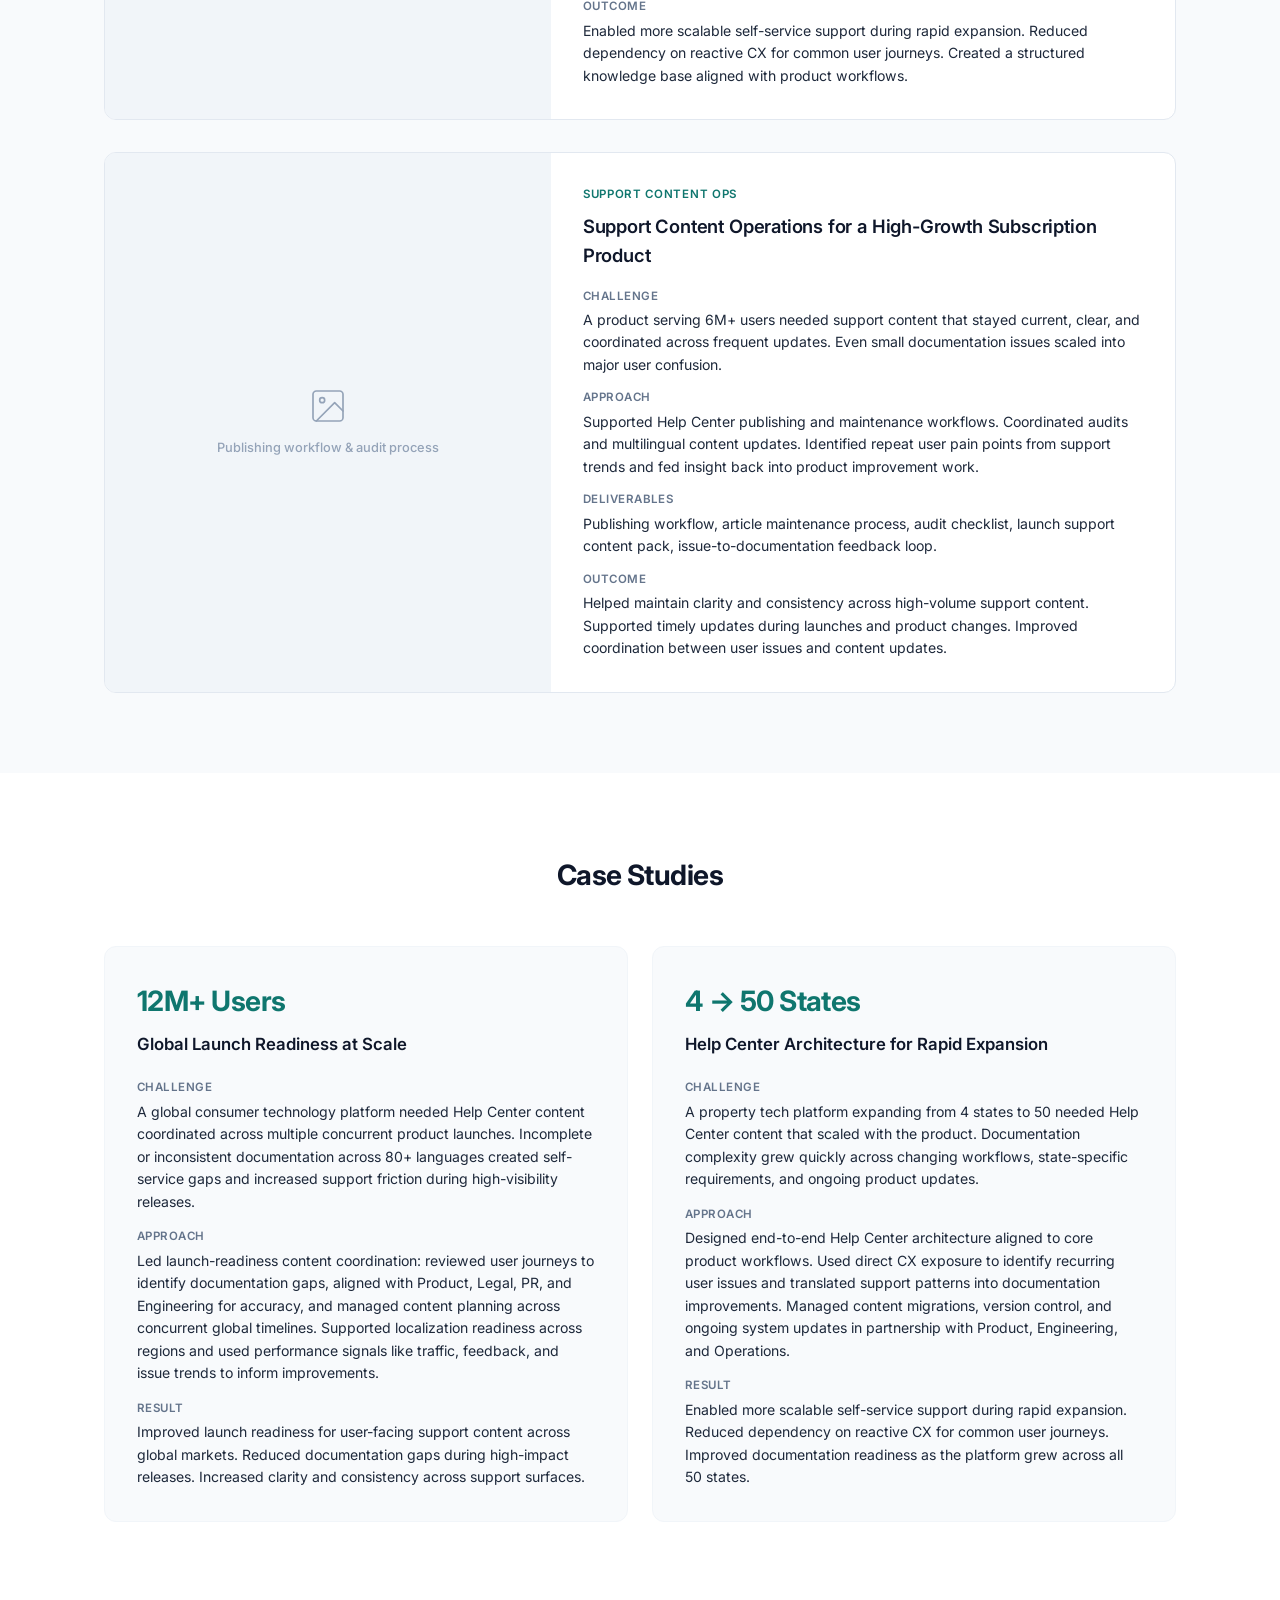
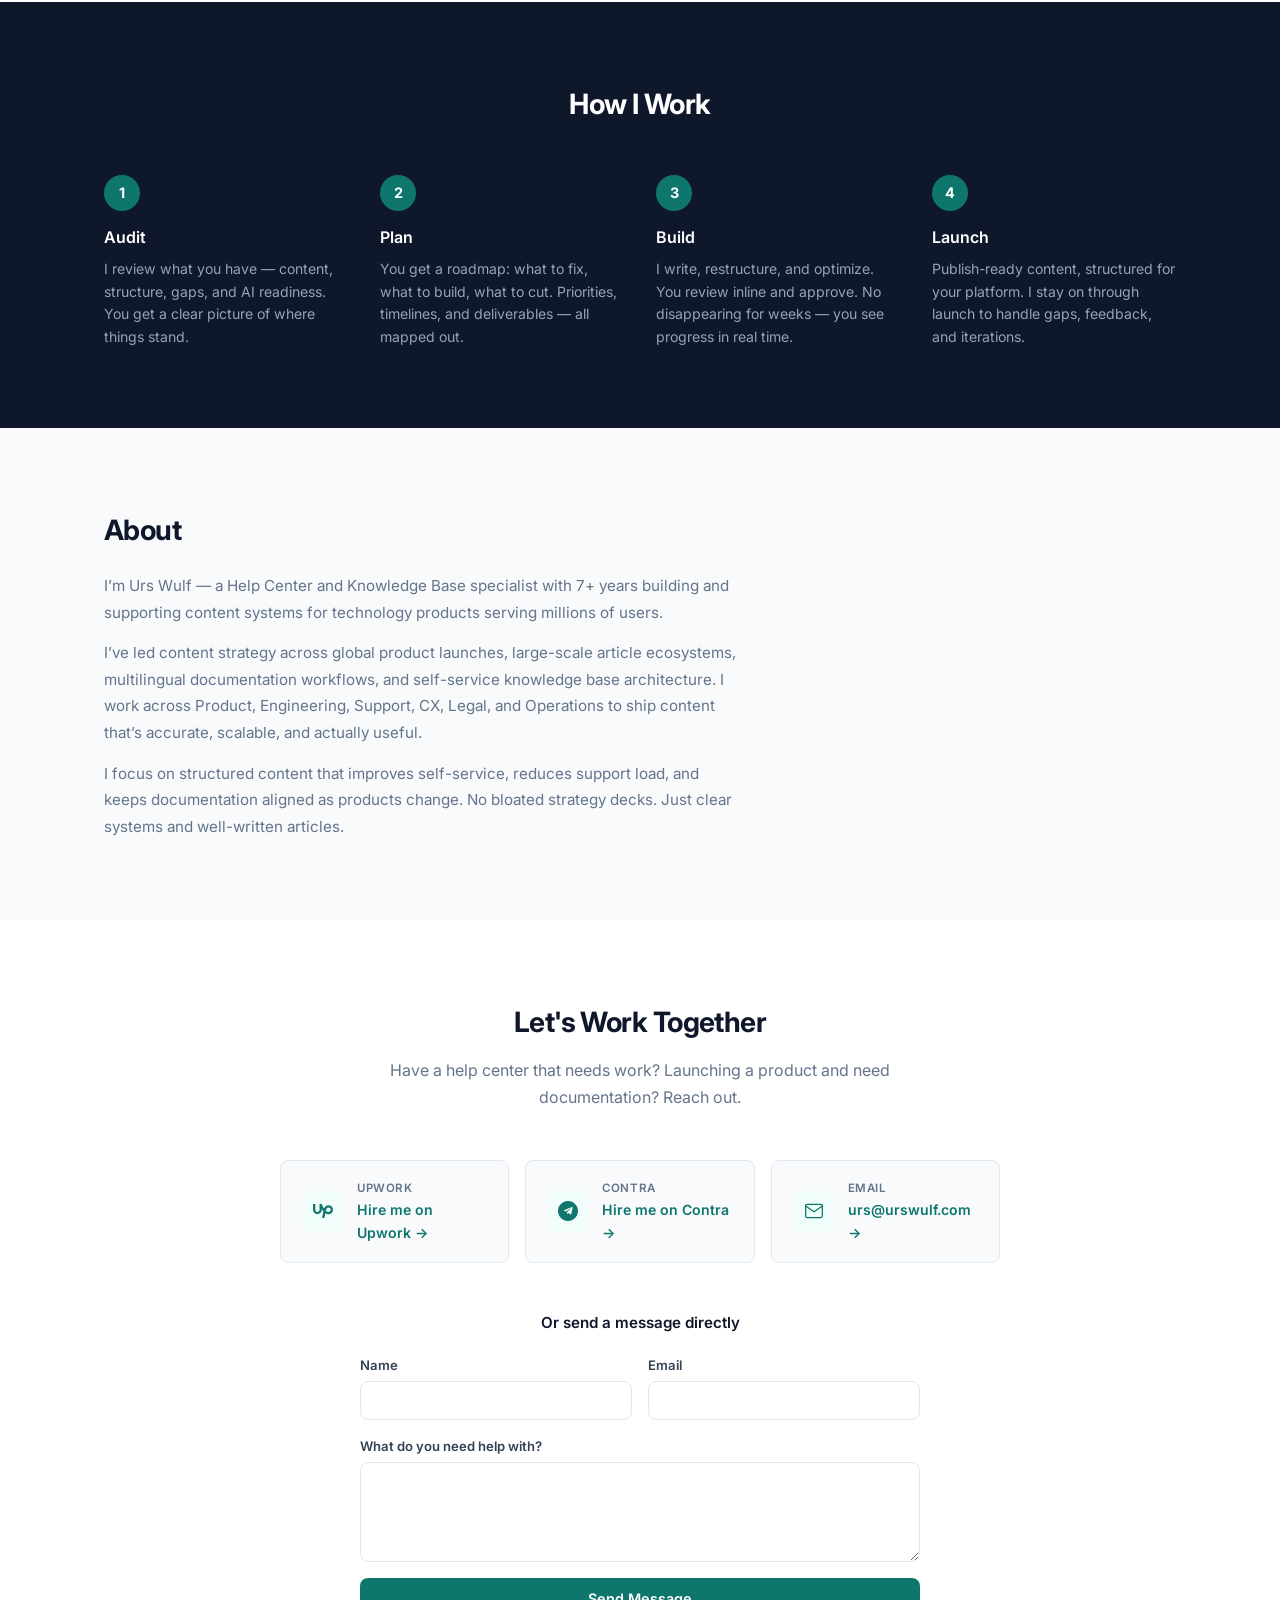
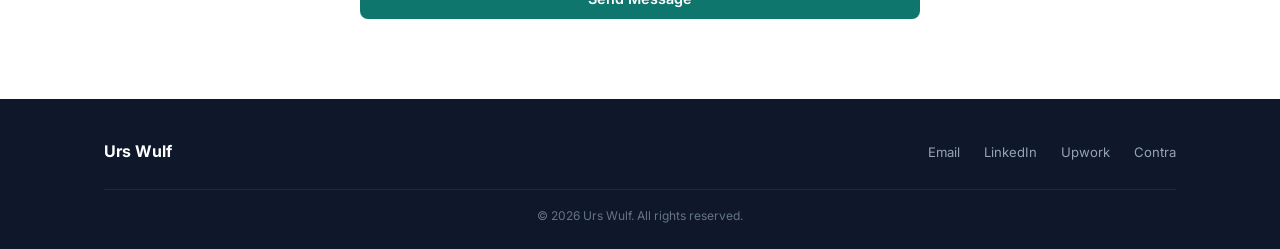
==== commit 7024140b: "Rebuild portfolio with factual source material - 4 project cards, 2 case studies, updated services a" ====
--- a/index.html
+++ b/index.html
@@ -3,24 +3,25 @@
 <head>
     <meta charset="UTF-8">
     <meta name="viewport" content="width=device-width, initial-scale=1.0">
-    <title>Urs Consulting — Help Centers That Scale. Content That Works.</title>
-    <meta name="description" content="Urs Consulting helps technology companies build scalable knowledge bases, write clear help content, and prepare for AI-powered support. 7+ years of experience supporting 10M+ users.">
-    <meta property="og:title" content="Urs Consulting — Help Centers That Scale. Content That Works.">
-    <meta property="og:description" content="Knowledge base architecture, help content strategy, and AI readiness consulting for technology companies.">
+    <title>Urs Wulf — Help Center &amp; Knowledge Base Specialist</title>
+    <meta name="description" content="I build and support help center content systems for products serving millions of users — global launches, large-scale article ecosystems, multilingual documentation, and self-service knowledge base architecture.">
+    <meta property="og:title" content="Urs Wulf — Help Center & Knowledge Base Specialist">
+    <meta property="og:description" content="Help center content, knowledge base architecture, and AI-ready documentation for SaaS companies.">
     <meta property="og:type" content="website">
     <meta property="og:url" content="https://urswulf.com">
-    <meta name="twitter:card" content="summary_large_image">
+    <meta name="twitter:card" content="summary">
     <link rel="preconnect" href="https://fonts.googleapis.com">
     <link rel="preconnect" href="https://fonts.gstatic.com" crossorigin>
     <link href="https://fonts.googleapis.com/css2?family=Inter:wght@400;500;600;700&display=swap" rel="stylesheet">
     <link rel="stylesheet" href="styles.css">
 </head>
 <body>
+
     <!-- Navigation -->
     <nav class="nav" id="nav">
         <div class="nav-container">
-            <a href="#" class="nav-logo">Urs Consulting</a>
-            <button class="nav-toggle" aria-label="Toggle navigation menu">
+            <a href="#" class="nav-logo">Urs Wulf</a>
+            <button class="nav-toggle" aria-label="Toggle menu">
                 <span></span>
                 <span></span>
                 <span></span>
@@ -28,183 +29,363 @@
             <ul class="nav-links">
                 <li><a href="#services">Services</a></li>
                 <li><a href="#work">Work</a></li>
+                <li><a href="#case-studies">Results</a></li>
                 <li><a href="#about">About</a></li>
                 <li><a href="#contact" class="nav-cta">Get in Touch</a></li>
             </ul>
         </div>
     </nav>
 
-    <!-- Hero Section -->
+    <!-- Hero -->
     <header class="hero">
         <div class="container">
             <div class="hero-content">
-                <h1>Help centers that scale.<br>Content that works.</h1>
-                <p class="hero-subtitle">I help technology companies build knowledge bases, write clear help content, and get their support ecosystems ready for AI — so users can help themselves and teams can focus on what matters.</p>
+                <h1>Help centers that scale. Content&nbsp;that&nbsp;works.</h1>
+                <p class="hero-subtitle">Over 7+ years, I&rsquo;ve built and supported help center content systems for products serving millions of users &mdash; including global launches, large-scale article ecosystems, multilingual documentation workflows, and self-service knowledge base architecture.</p>
                 <div class="hero-ctas">
-                    <a href="#contact" class="btn btn-primary">Start a Conversation</a>
-                    <a href="#work" class="btn btn-secondary">See My Work</a>
+                    <a href="#work" class="btn btn-primary">View Work</a>
+                    <a href="#contact" class="btn btn-secondary">Book an Audit</a>
                 </div>
             </div>
         </div>
     </header>
 
-    <!-- Services Section -->
+    <!-- Proof Bar -->
+    <section class="proof-bar">
+        <div class="container">
+            <div class="proof-grid">
+                <div class="proof-item">
+                    <span class="proof-number">7+</span>
+                    <span class="proof-label">Years in Help Center &amp; KB Strategy</span>
+                </div>
+                <div class="proof-item">
+                    <span class="proof-number">1,000+</span>
+                    <span class="proof-label">Article Ecosystem Managed</span>
+                </div>
+                <div class="proof-item">
+                    <span class="proof-number">12M+</span>
+                    <span class="proof-label">Monthly Users Supported</span>
+                </div>
+                <div class="proof-item">
+                    <span class="proof-number">80+</span>
+                    <span class="proof-label">Languages &amp; Locales</span>
+                </div>
+            </div>
+        </div>
+    </section>
+
+    <!-- Services -->
     <section class="services" id="services">
         <div class="container">
             <div class="section-header">
-                <h2>What I Do</h2>
-                <p>From standing up a help center from scratch to optimizing an existing one for AI — I bring structure, clarity, and strategy to your support content.</p>
+                <h2>Services</h2>
+                <p>I help companies build help centers that work &mdash; for users, for support teams, and for AI.</p>
             </div>
             <div class="services-grid">
                 <div class="service-card">
                     <div class="service-icon">
-                        <svg width="32" height="32" viewBox="0 0 24 24" fill="none" stroke="currentColor" stroke-width="1.5" stroke-linecap="round" stroke-linejoin="round"><path d="M3 3h18v18H3z"/><path d="M3 9h18"/><path d="M9 3v18"/></svg>
-                    </div>
-                    <h3>Knowledge Base Setup &amp; Architecture</h3>
-                    <p>Taxonomy design, category structures, audience segmentation, and content frameworks that scale from dozens of articles to thousands — without becoming a maze.</p>
+                        <svg width="28" height="28" viewBox="0 0 24 24" fill="none" stroke="currentColor" stroke-width="1.5" stroke-linecap="round" stroke-linejoin="round"><path d="M9 5H7a2 2 0 00-2 2v12a2 2 0 002 2h10a2 2 0 002-2V7a2 2 0 00-2-2h-2"/><rect x="9" y="3" width="6" height="4" rx="1"/><path d="M9 14l2 2 4-4"/></svg>
+                    </div>
+                    <h3>Help Center Audit &amp; Strategy</h3>
+                    <p>I review your existing help center, identify content gaps, and deliver a prioritized action plan &mdash; so you know exactly what to fix, build, or cut.</p>
+                    <ul class="service-details">
+                        <li>Content gap analysis &amp; quality review</li>
+                        <li>Taxonomy &amp; architecture assessment</li>
+                        <li>Launch-readiness evaluation</li>
+                        <li>Prioritized action plan with next steps</li>
+                    </ul>
                 </div>
                 <div class="service-card">
                     <div class="service-icon">
-                        <svg width="32" height="32" viewBox="0 0 24 24" fill="none" stroke="currentColor" stroke-width="1.5" stroke-linecap="round" stroke-linejoin="round"><path d="M14 2H6a2 2 0 0 0-2 2v16a2 2 0 0 0 2 2h12a2 2 0 0 0 2-2V8z"/><polyline points="14 2 14 8 20 8"/><line x1="16" y1="13" x2="8" y2="13"/><line x1="16" y1="17" x2="8" y2="17"/><polyline points="10 9 9 9 8 9"/></svg>
-                    </div>
-                    <h3>Help Article Writing &amp; Content Creation</h3>
-                    <p>Clear, scannable, user-tested help articles that reduce support tickets. I turn complex product and policy concepts into frictionless self-service experiences.</p>
-                </div>
-                <div class="service-card">
+                        <svg width="28" height="28" viewBox="0 0 24 24" fill="none" stroke="currentColor" stroke-width="1.5" stroke-linecap="round" stroke-linejoin="round"><path d="M14 2H6a2 2 0 00-2 2v16a2 2 0 002 2h12a2 2 0 002-2V8z"/><polyline points="14 2 14 8 20 8"/><line x1="16" y1="13" x2="8" y2="13"/><line x1="16" y1="17" x2="8" y2="17"/><polyline points="10 9 9 9 8 9"/></svg>
+                    </div>
+                    <h3>Article Writing &amp; Content Production</h3>
+                    <p>I write clear, scannable help articles that translate complex product features and policy changes into documentation users can actually follow.</p>
+                    <ul class="service-details">
+                        <li>How-to guides &amp; troubleshooting</li>
+                        <li>Product launch documentation</li>
+                        <li>Policy &amp; billing content</li>
+                        <li>Localization-ready article production</li>
+                    </ul>
+                </div>
+                <div class="service-card service-card-featured">
                     <div class="service-icon">
-                        <svg width="32" height="32" viewBox="0 0 24 24" fill="none" stroke="currentColor" stroke-width="1.5" stroke-linecap="round" stroke-linejoin="round"><circle cx="12" cy="12" r="3"/><path d="M12 1v2M12 21v2M4.22 4.22l1.42 1.42M18.36 18.36l1.42 1.42M1 12h2M21 12h2M4.22 19.78l1.42-1.42M18.36 5.64l1.42-1.42"/></svg>
-                    </div>
-                    <h3>AI Readiness &amp; Content Optimization</h3>
-                    <p>Prepare your help content for AI agents like Intercom Fin and Zendesk AI. I audit, restructure, and optimize articles so AI can surface accurate answers — not hallucinate them.</p>
-                </div>
-                <div class="service-card">
-                    <div class="service-icon">
-                        <svg width="32" height="32" viewBox="0 0 24 24" fill="none" stroke="currentColor" stroke-width="1.5" stroke-linecap="round" stroke-linejoin="round"><path d="M21 16V8a2 2 0 0 0-1-1.73l-7-4a2 2 0 0 0-2 0l-7 4A2 2 0 0 0 3 8v8a2 2 0 0 0 1 1.73l7 4a2 2 0 0 0 2 0l7-4A2 2 0 0 0 21 16z"/><polyline points="3.27 6.96 12 12.01 20.73 6.96"/><line x1="12" y1="22.08" x2="12" y2="12"/></svg>
-                    </div>
-                    <h3>Help Center Audit &amp; Restructuring</h3>
-                    <p>A comprehensive review of your existing help center — identifying gaps, outdated content, structural issues, and opportunities — with a clear action plan to fix it all.</p>
-                </div>
-            </div>
-        </div>
-    </section>
-
-    <!-- Process Section -->
+                        <svg width="28" height="28" viewBox="0 0 24 24" fill="none" stroke="currentColor" stroke-width="1.5" stroke-linecap="round" stroke-linejoin="round"><circle cx="12" cy="12" r="3"/><path d="M12 1v2M12 21v2M4.22 4.22l1.42 1.42M18.36 18.36l1.42 1.42M1 12h2M21 12h2M4.22 19.78l1.42-1.42M18.36 5.64l1.42-1.42"/></svg>
+                    </div>
+                    <h3>Knowledge Base Architecture &amp; Scaling</h3>
+                    <p>I design and restructure knowledge base systems &mdash; taxonomy, governance, localization workflows &mdash; so content stays useful as your product grows.</p>
+                    <ul class="service-details">
+                        <li>Knowledge base architecture &amp; taxonomy</li>
+                        <li>Content governance frameworks</li>
+                        <li>Localization &amp; multilingual workflows</li>
+                        <li>AI-ready structuring &amp; metadata</li>
+                    </ul>
+                </div>
+            </div>
+        </div>
+    </section>
+
+    <!-- Selected Work -->
+    <section class="work" id="work">
+        <div class="container">
+            <div class="section-header">
+                <h2>Selected Work</h2>
+                <p>Projects spanning global launches, large-scale knowledge base operations, rapid product expansion, and high-volume support content.</p>
+            </div>
+            <div class="work-grid">
+
+                <!-- Project 1: Global Help Center Launch Strategy -->
+                <div class="project-card">
+                    <div class="project-image">
+                        <div class="image-placeholder">
+                            <svg width="40" height="40" viewBox="0 0 24 24" fill="none" stroke="currentColor" stroke-width="1" stroke-linecap="round" stroke-linejoin="round"><rect x="3" y="3" width="18" height="18" rx="2"/><circle cx="8.5" cy="8.5" r="1.5"/><polyline points="21 15 16 10 5 21"/></svg>
+                            <span>Launch-readiness checklist &amp; rollout timeline</span>
+                        </div>
+                    </div>
+                    <div class="project-content">
+                        <div class="project-label">Global Launch Support</div>
+                        <h3>Help Center Launch Strategy for a Consumer Tech Platform</h3>
+                        <div class="project-detail">
+                            <strong>Challenge</strong>
+                            <p>Large-scale product launches created support risk when user-facing documentation was incomplete, inconsistent, or not ready across markets. Content gaps led to confusion and increased support friction.</p>
+                        </div>
+                        <div class="project-detail">
+                            <strong>Approach</strong>
+                            <p>Led Help Center content strategy for global product launches serving 12M+ monthly users. Reviewed user journeys to find documentation gaps, coordinated with Product, Legal, PR, and Engineering, and managed content planning across multiple concurrent launch timelines in 80+ languages.</p>
+                        </div>
+                        <div class="project-detail">
+                            <strong>Deliverables</strong>
+                            <p>Launch-readiness checklist, content gap analysis, help article inventory, cross-functional review workflow, documentation rollout timeline.</p>
+                        </div>
+                        <div class="project-detail">
+                            <strong>Outcome</strong>
+                            <p>Improved launch readiness for user-facing support content. Reduced documentation gaps during high-impact releases. Strengthened coordination between support content and product launch workflows across global markets.</p>
+                        </div>
+                    </div>
+                </div>
+
+                <!-- Project 2: 1,000+ Article Help Center Ecosystem -->
+                <div class="project-card">
+                    <div class="project-image">
+                        <div class="image-placeholder">
+                            <svg width="40" height="40" viewBox="0 0 24 24" fill="none" stroke="currentColor" stroke-width="1" stroke-linecap="round" stroke-linejoin="round"><rect x="3" y="3" width="18" height="18" rx="2"/><circle cx="8.5" cy="8.5" r="1.5"/><polyline points="21 15 16 10 5 21"/></svg>
+                            <span>Knowledge base architecture &amp; governance framework</span>
+                        </div>
+                    </div>
+                    <div class="project-content">
+                        <div class="project-label">Large-Scale Knowledge Base</div>
+                        <h3>Scaling a 1,000+ Article Help Center Ecosystem</h3>
+                        <div class="project-detail">
+                            <strong>Challenge</strong>
+                            <p>A large Help Center had grown difficult to govern as products evolved, policies changed, and content scaled across markets. Users encountered inconsistent information and support teams carried unnecessary load.</p>
+                        </div>
+                        <div class="project-detail">
+                            <strong>Approach</strong>
+                            <p>Owned and scaled a 1,000+ article Help Center ecosystem serving millions of users. Delivered roughly 400 content updates annually across launches, audits, and localization workflows in 60+ languages. Translated complex product features and policy changes into clear documentation.</p>
+                        </div>
+                        <div class="project-detail">
+                            <strong>Deliverables</strong>
+                            <p>Knowledge base architecture, article governance framework, content update workflow, localization workflow map, taxonomy and content grouping system.</p>
+                        </div>
+                        <div class="project-detail">
+                            <strong>Outcome</strong>
+                            <p>Improved consistency across a large support content ecosystem. Maintained usability and clarity at scale. Supported global launch readiness and policy accuracy in a fast-changing product environment.</p>
+                        </div>
+                    </div>
+                </div>
+
+                <!-- Project 3: Help Center Architecture for Rapid Expansion -->
+                <div class="project-card">
+                    <div class="project-image">
+                        <div class="image-placeholder">
+                            <svg width="40" height="40" viewBox="0 0 24 24" fill="none" stroke="currentColor" stroke-width="1" stroke-linecap="round" stroke-linejoin="round"><rect x="3" y="3" width="18" height="18" rx="2"/><circle cx="8.5" cy="8.5" r="1.5"/><polyline points="21 15 16 10 5 21"/></svg>
+                            <span>Help center sitemap &amp; expansion content plan</span>
+                        </div>
+                    </div>
+                    <div class="project-content">
+                        <div class="project-label">KB Architecture &amp; Expansion</div>
+                        <h3>Help Center Architecture for Multi-State Product Expansion</h3>
+                        <div class="project-detail">
+                            <strong>Challenge</strong>
+                            <p>Rapid expansion from 4 states to 50 states created documentation complexity. Support content needed to scale quickly while staying accurate across changing workflows and state-specific requirements.</p>
+                        </div>
+                        <div class="project-detail">
+                            <strong>Approach</strong>
+                            <p>Led end-to-end Help Center architecture for a property tech platform&rsquo;s multi-state launch. Organized content around real user workflows, used frontline CX insight to identify friction points, and partnered with Product, Engineering, and Operations to keep content aligned with releases.</p>
+                        </div>
+                        <div class="project-detail">
+                            <strong>Deliverables</strong>
+                            <p>Help center sitemap, state-expansion content plan, article template system, migration and version-control workflow, support journey map.</p>
+                        </div>
+                        <div class="project-detail">
+                            <strong>Outcome</strong>
+                            <p>Enabled more scalable self-service support during rapid expansion. Reduced dependency on reactive CX for common user journeys. Created a structured knowledge base aligned with product workflows.</p>
+                        </div>
+                    </div>
+                </div>
+
+                <!-- Project 4: High-Volume Support Content Operations -->
+                <div class="project-card">
+                    <div class="project-image">
+                        <div class="image-placeholder">
+                            <svg width="40" height="40" viewBox="0 0 24 24" fill="none" stroke="currentColor" stroke-width="1" stroke-linecap="round" stroke-linejoin="round"><rect x="3" y="3" width="18" height="18" rx="2"/><circle cx="8.5" cy="8.5" r="1.5"/><polyline points="21 15 16 10 5 21"/></svg>
+                            <span>Publishing workflow &amp; audit process</span>
+                        </div>
+                    </div>
+                    <div class="project-content">
+                        <div class="project-label">Support Content Ops</div>
+                        <h3>Support Content Operations for a High-Growth Subscription Product</h3>
+                        <div class="project-detail">
+                            <strong>Challenge</strong>
+                            <p>A product serving 6M+ users needed support content that stayed current, clear, and coordinated across frequent updates. Even small documentation issues scaled into major user confusion.</p>
+                        </div>
+                        <div class="project-detail">
+                            <strong>Approach</strong>
+                            <p>Supported Help Center publishing and maintenance workflows. Coordinated audits and multilingual content updates. Identified repeat user pain points from support trends and fed insight back into product improvement work.</p>
+                        </div>
+                        <div class="project-detail">
+                            <strong>Deliverables</strong>
+                            <p>Publishing workflow, article maintenance process, audit checklist, launch support content pack, issue-to-documentation feedback loop.</p>
+                        </div>
+                        <div class="project-detail">
+                            <strong>Outcome</strong>
+                            <p>Helped maintain clarity and consistency across high-volume support content. Supported timely updates during launches and product changes. Improved coordination between user issues and content updates.</p>
+                        </div>
+                    </div>
+                </div>
+
+            </div>
+        </div>
+    </section>
+
+    <!-- Case Studies -->
+    <section class="case-studies" id="case-studies">
+        <div class="container">
+            <div class="section-header">
+                <h2>Case Studies</h2>
+            </div>
+            <div class="case-studies-grid">
+                <div class="case-study">
+                    <div class="case-study-metric">12M+ Users</div>
+                    <h3>Global Launch Readiness at Scale</h3>
+                    <div class="case-study-body">
+                        <div class="case-study-block">
+                            <strong>Challenge</strong>
+                            <p>A global consumer technology platform needed Help Center content coordinated across multiple concurrent product launches. Incomplete or inconsistent documentation across 80+ languages created self-service gaps and increased support friction during high-visibility releases.</p>
+                        </div>
+                        <div class="case-study-block">
+                            <strong>Approach</strong>
+                            <p>Led launch-readiness content coordination: reviewed user journeys to identify documentation gaps, aligned with Product, Legal, PR, and Engineering for accuracy, and managed content planning across concurrent global timelines. Supported localization readiness across regions and used performance signals like traffic, feedback, and issue trends to inform improvements.</p>
+                        </div>
+                        <div class="case-study-block">
+                            <strong>Result</strong>
+                            <p>Improved launch readiness for user-facing support content across global markets. Reduced documentation gaps during high-impact releases. Increased clarity and consistency across support surfaces.</p>
+                        </div>
+                    </div>
+                </div>
+                <div class="case-study">
+                    <div class="case-study-metric">4 &rarr; 50 States</div>
+                    <h3>Help Center Architecture for Rapid Expansion</h3>
+                    <div class="case-study-body">
+                        <div class="case-study-block">
+                            <strong>Challenge</strong>
+                            <p>A property tech platform expanding from 4 states to 50 needed Help Center content that scaled with the product. Documentation complexity grew quickly across changing workflows, state-specific requirements, and ongoing product updates.</p>
+                        </div>
+                        <div class="case-study-block">
+                            <strong>Approach</strong>
+                            <p>Designed end-to-end Help Center architecture aligned to core product workflows. Used direct CX exposure to identify recurring user issues and translated support patterns into documentation improvements. Managed content migrations, version control, and ongoing system updates in partnership with Product, Engineering, and Operations.</p>
+                        </div>
+                        <div class="case-study-block">
+                            <strong>Result</strong>
+                            <p>Enabled more scalable self-service support during rapid expansion. Reduced dependency on reactive CX for common user journeys. Improved documentation readiness as the platform grew across all 50 states.</p>
+                        </div>
+                    </div>
+                </div>
+            </div>
+        </div>
+    </section>
+
+    <!-- How I Work -->
     <section class="process" id="process">
         <div class="container">
             <div class="section-header">
                 <h2>How I Work</h2>
-                <p>Every engagement follows a clear, structured process — and you'll have full visibility the entire time.</p>
             </div>
             <div class="process-grid">
                 <div class="process-step">
                     <div class="process-number">1</div>
-                    <h3>Discovery</h3>
-                    <p>I learn your product, users, and goals. We define the scope, audience segments, and content strategy together.</p>
+                    <h3>Audit</h3>
+                    <p>I review what you have &mdash; content, structure, gaps, and AI readiness. You get a clear picture of where things stand.</p>
                 </div>
                 <div class="process-step">
                     <div class="process-number">2</div>
-                    <h3>Shared Workspace</h3>
-                    <p>You get a dedicated project workspace where you can track content status, review drafts, and leave feedback in real time — no chasing updates over email.</p>
+                    <h3>Plan</h3>
+                    <p>You get a roadmap: what to fix, what to build, what to cut. Priorities, timelines, and deliverables &mdash; all mapped out.</p>
                 </div>
                 <div class="process-step">
                     <div class="process-number">3</div>
-                    <h3>Build &amp; Review</h3>
-                    <p>I draft, structure, and optimize content in cycles. You review inline, flag changes, and approve — all in one place.</p>
+                    <h3>Build</h3>
+                    <p>I write, restructure, and optimize. You review inline and approve. No disappearing for weeks &mdash; you see progress in real time.</p>
                 </div>
                 <div class="process-step">
                     <div class="process-number">4</div>
-                    <h3>Deliver &amp; Launch</h3>
-                    <p>Publish-ready content, structured for your CMS and optimized for AI agents. I stay on through launch to handle gaps and iterations.</p>
-                </div>
-            </div>
-        </div>
-    </section>
-
-    <!-- Work / Portfolio Section -->
-    <section class="work" id="work">
+                    <h3>Launch</h3>
+                    <p>Publish-ready content, structured for your platform. I stay on through launch to handle gaps, feedback, and iterations.</p>
+                </div>
+            </div>
+        </div>
+    </section>
+
+    <!-- About -->
+    <section class="about" id="about">
+        <div class="container">
+            <div class="about-content">
+                <h2>About</h2>
+                <p>I&rsquo;m Urs Wulf &mdash; a Help Center and Knowledge Base specialist with 7+ years building and supporting content systems for technology products serving millions of users.</p>
+                <p>I&rsquo;ve led content strategy across global product launches, large-scale article ecosystems, multilingual documentation workflows, and self-service knowledge base architecture. I work across Product, Engineering, Support, CX, Legal, and Operations to ship content that&rsquo;s accurate, scalable, and actually useful.</p>
+                <p>I focus on structured content that improves self-service, reduces support load, and keeps documentation aligned as products change. No bloated strategy decks. Just clear systems and well-written articles.</p>
+            </div>
+        </div>
+    </section>
+
+    <!-- Contact -->
+    <section class="contact" id="contact">
         <div class="container">
             <div class="section-header">
-                <h2>Example Work</h2>
-                <p>These examples demonstrate how I approach common content strategy challenges — from structuring help centers at scale to preparing content for AI-powered support.</p>
-            </div>
-            <div class="work-grid">
-                <a href="examples/content-architecture.html" class="work-card">
-                    <div class="work-card-label">Content Architecture</div>
-                    <h3>Structuring a Help Center for 10M+ Users</h3>
-                    <p>Building and managing a content taxonomy, audience segmentation framework, and planning system for a help center serving millions of users across multiple audience types.</p>
-                    <div class="work-card-tags">
-                        <span class="tag">Taxonomy Design</span>
-                        <span class="tag">Audience Segmentation</span>
-                        <span class="tag">Content Planning</span>
-                        <span class="tag">Scale</span>
-                    </div>
-                    <span class="work-card-link">View Example →</span>
+                <h2>Let's Work Together</h2>
+                <p>Have a help center that needs work? Launching a product and need documentation? Reach out.</p>
+            </div>
+            <div class="contact-options">
+                <a href="https://www.upwork.com/freelancers/urswulf" target="_blank" rel="noopener noreferrer" class="contact-link">
+                    <span class="contact-link-icon">
+                        <svg width="20" height="20" viewBox="0 0 24 24" fill="currentColor"><path d="M18.561 13.158c-1.102 0-2.135-.467-3.074-1.227l.228-1.076.008-.042c.207-1.143.849-3.06 2.839-3.06 1.492 0 2.703 1.212 2.703 2.703 0 1.491-1.212 2.702-2.704 2.702zm0-8.14c-2.539 0-4.51 1.649-5.31 4.366-1.22-1.834-2.148-4.036-2.687-5.892H7.828v7.112c-.002 1.406-1.141 2.546-2.547 2.548-1.405-.002-2.543-1.143-2.545-2.548V3.492H0v7.112c0 2.914 2.37 5.303 5.281 5.303 2.913 0 5.283-2.389 5.283-5.303v-1.19c.529 1.107 1.182 2.229 1.974 3.221l-1.673 7.873h2.797l1.213-5.71c1.063.679 2.285 1.109 3.686 1.109 3 0 5.439-2.452 5.439-5.45 0-3-2.439-5.439-5.439-5.439z"/></svg>
+                    </span>
+                    <span class="contact-link-text">
+                        <span class="contact-link-label">Upwork</span>
+                        <span class="contact-link-action">Hire me on Upwork &rarr;</span>
+                    </span>
                 </a>
-                <a href="examples/product-launch-docs.html" class="work-card">
-                    <div class="work-card-label">Product Launch Docs</div>
-                    <h3>Documentation Suite for a New Product Feature</h3>
-                    <p>Creating a complete set of help articles for a product launch — from planning and cross-functional collaboration through writing, review, and AI-ready structuring.</p>
-                    <div class="work-card-tags">
-                        <span class="tag">Article Writing</span>
-                        <span class="tag">AI-Ready Content</span>
-                        <span class="tag">Launch Planning</span>
-                        <span class="tag">Cross-Functional</span>
-                    </div>
-                    <span class="work-card-link">View Example →</span>
+                <a href="https://contra.com/urswulf" target="_blank" rel="noopener noreferrer" class="contact-link">
+                    <span class="contact-link-icon">
+                        <svg width="20" height="20" viewBox="0 0 24 24" fill="currentColor"><path d="M12 0C5.373 0 0 5.373 0 12s5.373 12 12 12 12-5.373 12-12S18.627 0 12 0zm5.568 8.16l-1.704 7.536c-.12.539-.444.672-.9.42l-2.484-1.832-1.2 1.152c-.132.132-.244.244-.5.244l.18-2.52 4.56-4.116c.2-.18-.044-.276-.308-.108l-5.64 3.552-2.424-.756c-.528-.168-.54-.528.108-.78l9.468-3.648c.44-.168.828.108.684.78z"/></svg>
+                    </span>
+                    <span class="contact-link-text">
+                        <span class="contact-link-label">Contra</span>
+                        <span class="contact-link-action">Hire me on Contra &rarr;</span>
+                    </span>
                 </a>
-                <a href="examples/audit-ai-readiness.html" class="work-card">
-                    <div class="work-card-label">Audit &amp; AI Readiness</div>
-                    <h3>Help Center Audit &amp; AI Transformation</h3>
-                    <p>Assessing an outdated help center and restructuring it for modern AI-powered support — with a before/after comparison, AI readiness scorecard, and restructured framework.</p>
-                    <div class="work-card-tags">
-                        <span class="tag">Content Audit</span>
-                        <span class="tag">AI Readiness</span>
-                        <span class="tag">Before/After</span>
-                        <span class="tag">Restructuring</span>
-                    </div>
-                    <span class="work-card-link">View Example →</span>
+                <a href="mailto:urs@urswulf.com" class="contact-link">
+                    <span class="contact-link-icon">
+                        <svg width="20" height="20" viewBox="0 0 24 24" fill="none" stroke="currentColor" stroke-width="1.5" stroke-linecap="round" stroke-linejoin="round"><path d="M4 4h16c1.1 0 2 .9 2 2v12c0 1.1-.9 2-2 2H4c-1.1 0-2-.9-2-2V6c0-1.1.9-2 2-2z"/><polyline points="22,6 12,13 2,6"/></svg>
+                    </span>
+                    <span class="contact-link-text">
+                        <span class="contact-link-label">Email</span>
+                        <span class="contact-link-action">urs@urswulf.com &rarr;</span>
+                    </span>
                 </a>
             </div>
-        </div>
-    </section>
-
-    <!-- About Section -->
-    <section class="about" id="about">
-        <div class="container">
-            <div class="about-grid">
-                <div class="about-content">
-                    <h2>About Me</h2>
-                    <p>I'm a Senior Content Strategist with 7+ years leading large-scale help ecosystems, product launch documentation, and cross-functional content operations for global technology platforms.</p>
-                    <p>I've supported products serving 10M+ users, built scalable self-service systems from the ground up, shaped support strategy with data, and turned complex product and policy concepts into frictionless user experiences.</p>
-                    <p>I work best under tight timelines and across teams — partnering with Product, Legal, Engineering, and Support to ship content that actually helps people.</p>
-                    <div class="about-stats">
-                        <div class="stat">
-                            <span class="stat-number">7+</span>
-                            <span class="stat-label">Years Experience</span>
-                        </div>
-                        <div class="stat">
-                            <span class="stat-number">10M+</span>
-                            <span class="stat-label">Users Supported</span>
-                        </div>
-                        <div class="stat">
-                            <span class="stat-number">500+</span>
-                            <span class="stat-label">Articles Delivered</span>
-                        </div>
-                    </div>
-                </div>
-            </div>
-        </div>
-    </section>
-
-    <!-- Contact Section -->
-    <section class="contact" id="contact">
-        <div class="container">
-            <div class="section-header">
-                <h2>Let's Talk</h2>
-                <p>Have a help center that needs work? Launching a product and need documentation? Thinking about AI readiness? I'd love to hear about your project.</p>
-            </div>
             <div class="contact-form-wrapper">
-                <!-- Replace YOUR_FORMSPREE_ID with your actual Formspree form ID -->
+                <p class="contact-form-heading">Or send a message directly</p>
                 <form action="https://formspree.io/f/YOUR_FORMSPREE_ID" method="POST" class="contact-form">
                     <div class="form-row">
                         <div class="form-group">
@@ -217,25 +398,10 @@
                         </div>
                     </div>
                     <div class="form-group">
-                        <label for="company">Company <span class="optional">(optional)</span></label>
-                        <input type="text" id="company" name="company">
-                    </div>
-                    <div class="form-group">
-                        <label for="service">What are you looking for?</label>
-                        <select id="service" name="service">
-                            <option value="" disabled selected>Select a service</option>
-                            <option value="kb-setup">Knowledge Base Setup & Architecture</option>
-                            <option value="article-writing">Help Article Writing & Content Creation</option>
-                            <option value="ai-readiness">AI Readiness & Content Optimization</option>
-                            <option value="audit">Help Center Audit & Restructuring</option>
-                            <option value="other">Something Else</option>
-                        </select>
-                    </div>
-                    <div class="form-group">
-                        <label for="message">Tell me about your project</label>
-                        <textarea id="message" name="message" rows="5" required></textarea>
-                    </div>
-                    <button type="submit" class="btn btn-primary btn-full">Send Message</button>
+                        <label for="message">What do you need help with?</label>
+                        <textarea id="message" name="message" rows="4" required></textarea>
+                    </div>
+                    <button type="submit" class="btn btn-primary">Send Message</button>
                 </form>
             </div>
         </div>
@@ -245,19 +411,16 @@
     <footer class="footer">
         <div class="container">
             <div class="footer-content">
-                <div class="footer-brand">
-                    <span class="footer-logo">Urs Consulting</span>
-                    <p>Help centers that scale. Content that works.</p>
-                </div>
+                <span class="footer-logo">Urs Wulf</span>
                 <div class="footer-links">
-                    <a href="#services">Services</a>
-                    <a href="#work">Work</a>
-                    <a href="#about">About</a>
-                    <a href="#contact">Contact</a>
+                    <a href="mailto:urs@urswulf.com">Email</a>
+                    <a href="https://www.linkedin.com/in/urswulf/" target="_blank" rel="noopener noreferrer">LinkedIn</a>
+                    <a href="https://www.upwork.com/freelancers/urswulf" target="_blank" rel="noopener noreferrer">Upwork</a>
+                    <a href="https://contra.com/urswulf" target="_blank" rel="noopener noreferrer">Contra</a>
                 </div>
             </div>
             <div class="footer-bottom">
-                <p>&copy; 2026 Urs Consulting. All rights reserved.</p>
+                <p>&copy; 2026 Urs Wulf. All rights reserved.</p>
             </div>
         </div>
     </footer>
@@ -270,8 +433,6 @@
             navLinks.classList.toggle('active');
             navToggle.classList.toggle('active');
         });
-
-        // Close mobile nav on link click
         document.querySelectorAll('.nav-links a').forEach(link => {
             link.addEventListener('click', () => {
                 navLinks.classList.remove('active');
@@ -279,25 +440,22 @@
             });
         });
 
-        // Sticky nav background on scroll
+        // Sticky nav
         const nav = document.getElementById('nav');
         window.addEventListener('scroll', () => {
-            if (window.scrollY > 50) {
-                nav.classList.add('scrolled');
-            } else {
-                nav.classList.remove('scrolled');
-            }
+            nav.classList.toggle('scrolled', window.scrollY > 50);
         });
 
-        // Smooth scroll for anchor links
+        // Smooth scroll
         document.querySelectorAll('a[href^="#"]').forEach(anchor => {
-            anchor.addEventListener('click', function (e) {
+            anchor.addEventListener('click', function(e) {
                 e.preventDefault();
                 const target = document.querySelector(this.getAttribute('href'));
                 if (target) {
-                    const offset = 80;
-                    const top = target.getBoundingClientRect().top + window.pageYOffset - offset;
-                    window.scrollTo({ top, behavior: 'smooth' });
+                    window.scrollTo({
+                        top: target.getBoundingClientRect().top + window.pageYOffset - 72,
+                        behavior: 'smooth'
+                    });
                 }
             });
         });
--- a/styles.css
+++ b/styles.css
@@ -1,32 +1,34 @@
 /* ========================================
-   Urs Consulting — Styles
+   Urs Wulf — Portfolio
    ======================================== */
 
 /* --- Custom Properties --- */
 :root {
-    --color-navy: #0f2137;
-    --color-navy-light: #1a3354;
-    --color-teal: #1a8a7d;
-    --color-teal-light: #21b0a0;
-    --color-teal-bg: #e8f7f5;
+    --color-navy: #0f172a;
+    --color-navy-light: #1e293b;
+    --color-accent: #0f766e;
+    --color-accent-light: #14b8a6;
+    --color-accent-bg: #f0fdfa;
     --color-white: #ffffff;
-    --color-off-white: #f7f9fb;
-    --color-gray-100: #f0f3f7;
-    --color-gray-200: #e2e7ef;
-    --color-gray-300: #c8d1dc;
-    --color-gray-500: #6b7a8d;
-    --color-gray-700: #3d4f63;
-    --color-gray-900: #1a2332;
-    --color-text: #2a3647;
-    --color-text-light: #5a6a7e;
+    --color-gray-50: #f8fafc;
+    --color-gray-100: #f1f5f9;
+    --color-gray-200: #e2e8f0;
+    --color-gray-300: #cbd5e1;
+    --color-gray-400: #94a3b8;
+    --color-gray-500: #64748b;
+    --color-gray-600: #475569;
+    --color-gray-700: #334155;
+    --color-gray-900: #0f172a;
+    --color-text: #1e293b;
+    --color-text-secondary: #64748b;
     --font-body: 'Inter', -apple-system, BlinkMacSystemFont, 'Segoe UI', sans-serif;
-    --max-width: 1140px;
-    --nav-height: 72px;
+    --max-width: 1120px;
+    --nav-height: 64px;
     --radius: 8px;
     --radius-lg: 12px;
-    --shadow-sm: 0 1px 3px rgba(15, 33, 55, 0.08);
-    --shadow-md: 0 4px 16px rgba(15, 33, 55, 0.1);
-    --shadow-lg: 0 8px 32px rgba(15, 33, 55, 0.12);
+    --shadow-sm: 0 1px 2px rgba(0,0,0,0.05);
+    --shadow-md: 0 4px 12px rgba(0,0,0,0.08);
+    --shadow-lg: 0 8px 24px rgba(0,0,0,0.1);
     --transition: 0.2s ease;
 }
 
@@ -66,7 +68,9 @@
     padding: 0 24px;
 }
 
-/* --- Navigation --- */
+/* ========================================
+   Navigation
+   ======================================== */
 .nav {
     position: fixed;
     top: 0;
@@ -79,7 +83,7 @@
 }
 
 .nav.scrolled {
-    background: rgba(255, 255, 255, 0.97);
+    background: rgba(255, 255, 255, 0.95);
     box-shadow: var(--shadow-sm);
     backdrop-filter: blur(8px);
 }
@@ -95,10 +99,10 @@
 }
 
 .nav-logo {
-    font-size: 1.2rem;
+    font-size: 1.1rem;
     font-weight: 700;
     color: var(--color-navy);
-    letter-spacing: -0.02em;
+    letter-spacing: -0.01em;
 }
 
 .nav-links {
@@ -109,26 +113,26 @@
 }
 
 .nav-links a {
-    font-size: 0.9rem;
+    font-size: 0.875rem;
     font-weight: 500;
-    color: var(--color-gray-700);
+    color: var(--color-gray-600);
     transition: color var(--transition);
 }
 
 .nav-links a:hover {
-    color: var(--color-teal);
+    color: var(--color-accent);
 }
 
 .nav-cta {
-    background: var(--color-teal);
+    background: var(--color-accent);
     color: var(--color-white) !important;
-    padding: 8px 20px;
+    padding: 8px 18px;
     border-radius: var(--radius);
     transition: background var(--transition) !important;
 }
 
 .nav-cta:hover {
-    background: var(--color-teal-light) !important;
+    background: var(--color-accent-light) !important;
 }
 
 /* Mobile Nav Toggle */
@@ -144,7 +148,7 @@
 
 .nav-toggle span {
     display: block;
-    width: 24px;
+    width: 22px;
     height: 2px;
     background: var(--color-navy);
     border-radius: 2px;
@@ -154,20 +158,24 @@
 .nav-toggle.active span:nth-child(1) {
     transform: rotate(45deg) translate(5px, 5px);
 }
+
 .nav-toggle.active span:nth-child(2) {
     opacity: 0;
 }
+
 .nav-toggle.active span:nth-child(3) {
     transform: rotate(-45deg) translate(5px, -5px);
 }
 
-/* --- Buttons --- */
+/* ========================================
+   Buttons
+   ======================================== */
 .btn {
     display: inline-block;
     font-family: var(--font-body);
-    font-size: 0.95rem;
-    font-weight: 600;
-    padding: 14px 28px;
+    font-size: 0.9rem;
+    font-weight: 600;
+    padding: 12px 24px;
     border-radius: var(--radius);
     border: none;
     cursor: pointer;
@@ -176,100 +184,142 @@
 }
 
 .btn-primary {
-    background: var(--color-teal);
+    background: var(--color-accent);
     color: var(--color-white);
 }
 
 .btn-primary:hover {
-    background: var(--color-teal-light);
+    background: var(--color-accent-light);
     transform: translateY(-1px);
-    box-shadow: 0 4px 12px rgba(26, 138, 125, 0.3);
+    box-shadow: 0 4px 12px rgba(15, 118, 110, 0.25);
 }
 
 .btn-secondary {
     background: transparent;
     color: var(--color-navy);
-    border: 2px solid var(--color-gray-200);
+    border: 1.5px solid var(--color-gray-300);
 }
 
 .btn-secondary:hover {
-    border-color: var(--color-teal);
-    color: var(--color-teal);
+    border-color: var(--color-accent);
+    color: var(--color-accent);
 }
 
 .btn-full {
     width: 100%;
 }
 
-/* --- Hero Section --- */
+/* ========================================
+   Hero
+   ======================================== */
 .hero {
-    padding: 160px 0 100px;
-    background: linear-gradient(170deg, var(--color-off-white) 0%, var(--color-white) 100%);
+    padding: 140px 0 72px;
+    background: var(--color-white);
 }
 
 .hero-content {
-    max-width: 720px;
+    max-width: 680px;
 }
 
 .hero h1 {
-    font-size: 3.2rem;
+    font-size: 2.75rem;
     font-weight: 700;
     line-height: 1.15;
     color: var(--color-navy);
     letter-spacing: -0.03em;
-    margin-bottom: 24px;
+    margin-bottom: 20px;
 }
 
 .hero-subtitle {
-    font-size: 1.15rem;
+    font-size: 1.1rem;
     line-height: 1.7;
-    color: var(--color-text-light);
-    margin-bottom: 36px;
-    max-width: 600px;
+    color: var(--color-text-secondary);
+    margin-bottom: 32px;
+    max-width: 560px;
 }
 
 .hero-ctas {
     display: flex;
-    gap: 16px;
+    gap: 12px;
     flex-wrap: wrap;
 }
 
-/* --- Section Shared --- */
+/* ========================================
+   Proof Bar
+   ======================================== */
+.proof-bar {
+    padding: 36px 0;
+    border-top: 1px solid var(--color-gray-100);
+    border-bottom: 1px solid var(--color-gray-100);
+    background: var(--color-gray-50);
+}
+
+.proof-grid {
+    display: grid;
+    grid-template-columns: repeat(4, 1fr);
+    gap: 32px;
+    text-align: center;
+}
+
+.proof-item {
+    display: flex;
+    flex-direction: column;
+    gap: 4px;
+}
+
+.proof-number {
+    font-size: 1.5rem;
+    font-weight: 700;
+    color: var(--color-navy);
+    letter-spacing: -0.02em;
+}
+
+.proof-label {
+    font-size: 0.8rem;
+    color: var(--color-gray-500);
+    font-weight: 500;
+}
+
+/* ========================================
+   Section Shared
+   ======================================== */
 .section-header {
     text-align: center;
-    max-width: 640px;
-    margin: 0 auto 56px;
+    max-width: 600px;
+    margin: 0 auto 48px;
 }
 
 .section-header h2 {
-    font-size: 2rem;
+    font-size: 1.75rem;
     font-weight: 700;
     color: var(--color-navy);
     letter-spacing: -0.02em;
-    margin-bottom: 16px;
+    margin-bottom: 12px;
 }
 
 .section-header p {
-    font-size: 1.05rem;
-    color: var(--color-text-light);
+    font-size: 1rem;
+    color: var(--color-text-secondary);
     line-height: 1.7;
 }
 
-/* --- Services Section --- */
+/* ========================================
+   Services
+   ======================================== */
 .services {
-    padding: 100px 0;
+    padding: 80px 0;
     background: var(--color-white);
 }
 
 .services-grid {
     display: grid;
-    grid-template-columns: repeat(2, 1fr);
+    grid-template-columns: repeat(3, 1fr);
     gap: 24px;
 }
 
 .service-card {
-    padding: 36px;
-    background: var(--color-off-white);
+    padding: 32px;
+    background: var(--color-gray-50);
     border-radius: var(--radius-lg);
     border: 1px solid var(--color-gray-100);
     transition: all var(--transition);
@@ -278,44 +328,229 @@
 .service-card:hover {
     box-shadow: var(--shadow-md);
     border-color: var(--color-gray-200);
-    transform: translateY(-2px);
+}
+
+.service-card-featured {
+    background: var(--color-accent-bg);
+    border-color: rgba(15, 118, 110, 0.15);
 }
 
 .service-icon {
     display: inline-flex;
     align-items: center;
     justify-content: center;
-    width: 52px;
-    height: 52px;
-    background: var(--color-teal-bg);
+    width: 48px;
+    height: 48px;
+    background: var(--color-accent-bg);
     border-radius: var(--radius);
-    color: var(--color-teal);
+    color: var(--color-accent);
+    margin-bottom: 16px;
+}
+
+.service-card-featured .service-icon {
+    background: rgba(15, 118, 110, 0.15);
+}
+
+.service-card h3 {
+    font-size: 1.05rem;
+    font-weight: 600;
+    color: var(--color-navy);
+    margin-bottom: 10px;
+}
+
+.service-card > p {
+    font-size: 0.9rem;
+    color: var(--color-text-secondary);
+    line-height: 1.6;
+    margin-bottom: 16px;
+}
+
+.service-details {
+    list-style: none;
+    padding: 0;
+    margin: 0;
+}
+
+.service-details li {
+    font-size: 0.82rem;
+    color: var(--color-gray-600);
+    padding: 5px 0;
+    padding-left: 16px;
+    position: relative;
+}
+
+.service-details li::before {
+    content: '';
+    position: absolute;
+    left: 0;
+    top: 12px;
+    width: 5px;
+    height: 5px;
+    border-radius: 50%;
+    background: var(--color-accent);
+}
+
+/* ========================================
+   Selected Work / Projects
+   ======================================== */
+.work {
+    padding: 80px 0;
+    background: var(--color-gray-50);
+}
+
+.work-grid {
+    display: flex;
+    flex-direction: column;
+    gap: 32px;
+}
+
+.project-card {
+    display: grid;
+    grid-template-columns: 1fr 1.4fr;
+    background: var(--color-white);
+    border-radius: var(--radius-lg);
+    border: 1px solid var(--color-gray-200);
+    overflow: hidden;
+    transition: all var(--transition);
+}
+
+.project-card:hover {
+    box-shadow: var(--shadow-md);
+}
+
+.project-image {
+    background: var(--color-gray-100);
+    display: flex;
+    align-items: center;
+    justify-content: center;
+    min-height: 280px;
+}
+
+.image-placeholder {
+    display: flex;
+    flex-direction: column;
+    align-items: center;
+    gap: 12px;
+    color: var(--color-gray-400);
+    padding: 24px;
+    text-align: center;
+}
+
+.image-placeholder span {
+    font-size: 0.8rem;
+    font-weight: 500;
+}
+
+.project-content {
+    padding: 32px;
+}
+
+.project-label {
+    font-size: 0.72rem;
+    font-weight: 600;
+    text-transform: uppercase;
+    letter-spacing: 0.06em;
+    color: var(--color-accent);
+    margin-bottom: 8px;
+}
+
+.project-card h3 {
+    font-size: 1.15rem;
+    font-weight: 600;
+    color: var(--color-navy);
+    margin-bottom: 16px;
+    letter-spacing: -0.01em;
+}
+
+.project-detail {
+    margin-bottom: 12px;
+}
+
+.project-detail:last-child {
+    margin-bottom: 0;
+}
+
+.project-detail strong {
+    display: block;
+    font-size: 0.72rem;
+    font-weight: 600;
+    text-transform: uppercase;
+    letter-spacing: 0.04em;
+    color: var(--color-gray-500);
+    margin-bottom: 4px;
+}
+
+.project-detail p {
+    font-size: 0.88rem;
+    color: var(--color-text);
+    line-height: 1.6;
+}
+
+/* ========================================
+   Case Studies
+   ======================================== */
+.case-studies {
+    padding: 80px 0;
+    background: var(--color-white);
+}
+
+.case-studies-grid {
+    display: grid;
+    grid-template-columns: repeat(2, 1fr);
+    gap: 24px;
+}
+
+.case-study {
+    padding: 32px;
+    background: var(--color-gray-50);
+    border-radius: var(--radius-lg);
+    border: 1px solid var(--color-gray-100);
+}
+
+.case-study-metric {
+    font-size: 1.75rem;
+    font-weight: 700;
+    color: var(--color-accent);
+    letter-spacing: -0.02em;
+    margin-bottom: 8px;
+}
+
+.case-study h3 {
+    font-size: 1.05rem;
+    font-weight: 600;
+    color: var(--color-navy);
     margin-bottom: 20px;
 }
 
-.service-card h3 {
-    font-size: 1.15rem;
-    font-weight: 600;
-    color: var(--color-navy);
-    margin-bottom: 12px;
-    letter-spacing: -0.01em;
-}
-
-.service-card p {
-    font-size: 0.93rem;
-    color: var(--color-text-light);
-    line-height: 1.65;
-}
-
-/* --- Work / Portfolio Section --- */
-.work {
-    padding: 100px 0;
-    background: var(--color-off-white);
-}
-
-/* --- Process Section --- */
+.case-study-block {
+    margin-bottom: 14px;
+}
+
+.case-study-block:last-child {
+    margin-bottom: 0;
+}
+
+.case-study-block strong {
+    display: block;
+    font-size: 0.72rem;
+    font-weight: 600;
+    text-transform: uppercase;
+    letter-spacing: 0.04em;
+    color: var(--color-gray-500);
+    margin-bottom: 4px;
+}
+
+.case-study-block p {
+    font-size: 0.88rem;
+    color: var(--color-text);
+    line-height: 1.6;
+}
+
+/* ========================================
+   Process / How I Work
+   ======================================== */
 .process {
-    padding: 100px 0;
+    padding: 80px 0;
     background: var(--color-navy);
     color: var(--color-white);
 }
@@ -325,7 +560,7 @@
 }
 
 .process .section-header p {
-    color: var(--color-gray-300);
+    color: var(--color-gray-400);
 }
 
 .process-grid {
@@ -342,83 +577,387 @@
     display: inline-flex;
     align-items: center;
     justify-content: center;
+    width: 36px;
+    height: 36px;
+    background: var(--color-accent);
+    color: var(--color-white);
+    font-size: 0.9rem;
+    font-weight: 700;
+    border-radius: 50%;
+    margin-bottom: 14px;
+}
+
+.process-step h3 {
+    font-size: 1rem;
+    font-weight: 600;
+    color: var(--color-white);
+    margin-bottom: 8px;
+}
+
+.process-step p {
+    font-size: 0.88rem;
+    color: var(--color-gray-400);
+    line-height: 1.6;
+}
+
+/* ========================================
+   About
+   ======================================== */
+.about {
+    padding: 80px 0;
+    background: var(--color-gray-50);
+}
+
+.about-content {
+    max-width: 640px;
+}
+
+.about-content h2 {
+    font-size: 1.75rem;
+    font-weight: 700;
+    color: var(--color-navy);
+    letter-spacing: -0.02em;
+    margin-bottom: 20px;
+}
+
+.about-content p {
+    font-size: 0.95rem;
+    color: var(--color-text-secondary);
+    line-height: 1.75;
+    margin-bottom: 14px;
+}
+
+.about-content p:last-child {
+    margin-bottom: 0;
+}
+
+/* ========================================
+   Contact
+   ======================================== */
+.contact {
+    padding: 80px 0;
+    background: var(--color-white);
+}
+
+.contact-options {
+    display: grid;
+    grid-template-columns: repeat(3, 1fr);
+    gap: 16px;
+    max-width: 720px;
+    margin: 0 auto 48px;
+}
+
+.contact-link {
+    display: flex;
+    align-items: center;
+    gap: 14px;
+    padding: 18px 22px;
+    background: var(--color-gray-50);
+    border: 1px solid var(--color-gray-200);
+    border-radius: var(--radius);
+    transition: all var(--transition);
+}
+
+.contact-link:hover {
+    border-color: var(--color-accent);
+    box-shadow: var(--shadow-sm);
+}
+
+.contact-link-icon {
+    display: flex;
+    align-items: center;
+    justify-content: center;
+    flex-shrink: 0;
     width: 40px;
     height: 40px;
-    background: var(--color-teal);
+    background: var(--color-accent-bg);
+    color: var(--color-accent);
+    border-radius: var(--radius);
+}
+
+.contact-link-text {
+    display: flex;
+    flex-direction: column;
+    gap: 2px;
+}
+
+.contact-link-label {
+    font-size: 0.72rem;
+    font-weight: 600;
+    text-transform: uppercase;
+    letter-spacing: 0.05em;
+    color: var(--color-gray-500);
+}
+
+.contact-link-action {
+    font-size: 0.88rem;
+    font-weight: 600;
+    color: var(--color-accent);
+}
+
+.contact-form-wrapper {
+    max-width: 560px;
+    margin: 0 auto;
+}
+
+.contact-form-heading {
+    font-size: 0.95rem;
+    font-weight: 600;
+    color: var(--color-navy);
+    margin-bottom: 20px;
+    text-align: center;
+}
+
+.contact-form {
+    display: flex;
+    flex-direction: column;
+    gap: 16px;
+}
+
+.form-row {
+    display: grid;
+    grid-template-columns: 1fr 1fr;
+    gap: 16px;
+}
+
+.form-group {
+    display: flex;
+    flex-direction: column;
+    gap: 5px;
+}
+
+.form-group label {
+    font-size: 0.82rem;
+    font-weight: 600;
+    color: var(--color-gray-700);
+}
+
+.form-group input,
+.form-group select,
+.form-group textarea {
+    font-family: var(--font-body);
+    font-size: 0.9rem;
+    padding: 10px 14px;
+    border: 1px solid var(--color-gray-200);
+    border-radius: var(--radius);
+    background: var(--color-white);
+    color: var(--color-text);
+    transition: border-color var(--transition), box-shadow var(--transition);
+    outline: none;
+}
+
+.form-group input:focus,
+.form-group select:focus,
+.form-group textarea:focus {
+    border-color: var(--color-accent);
+    box-shadow: 0 0 0 3px rgba(15, 118, 110, 0.1);
+}
+
+.form-group textarea {
+    resize: vertical;
+    min-height: 100px;
+}
+
+/* ========================================
+   Footer
+   ======================================== */
+.footer {
+    padding: 40px 0 24px;
+    background: var(--color-navy);
+    color: var(--color-gray-400);
+}
+
+.footer-content {
+    display: flex;
+    justify-content: space-between;
+    align-items: center;
+    padding-bottom: 24px;
+    border-bottom: 1px solid var(--color-navy-light);
+}
+
+.footer-logo {
+    font-size: 1rem;
+    font-weight: 700;
     color: var(--color-white);
-    font-size: 1rem;
-    font-weight: 700;
-    border-radius: 50%;
+}
+
+.footer-links {
+    display: flex;
+    gap: 24px;
+}
+
+.footer-links a {
+    font-size: 0.82rem;
+    color: var(--color-gray-400);
+    transition: color var(--transition);
+}
+
+.footer-links a:hover {
+    color: var(--color-white);
+}
+
+.footer-bottom {
+    padding-top: 16px;
+    text-align: center;
+}
+
+.footer-bottom p {
+    font-size: 0.75rem;
+    color: var(--color-gray-500);
+}
+
+/* ========================================
+   Responsive
+   ======================================== */
+@media (max-width: 768px) {
+    .nav-toggle {
+        display: flex;
+    }
+
+    .nav-links {
+        display: none;
+        position: absolute;
+        top: var(--nav-height);
+        left: 0;
+        right: 0;
+        flex-direction: column;
+        background: var(--color-white);
+        padding: 16px 24px;
+        gap: 12px;
+        box-shadow: var(--shadow-md);
+    }
+
+    .nav-links.active {
+        display: flex;
+    }
+
+    .hero {
+        padding: 120px 0 56px;
+    }
+
+    .hero h1 {
+        font-size: 2rem;
+    }
+
+    .hero-subtitle {
+        font-size: 1rem;
+    }
+
+    .proof-grid {
+        grid-template-columns: repeat(2, 1fr);
+        gap: 20px;
+    }
+
+    .services-grid {
+        grid-template-columns: 1fr;
+    }
+
+    .project-card {
+        grid-template-columns: 1fr;
+    }
+
+    .project-image {
+        min-height: 180px;
+    }
+
+    .case-studies-grid {
+        grid-template-columns: 1fr;
+    }
+
+    .process-grid {
+        grid-template-columns: repeat(2, 1fr);
+        gap: 24px;
+    }
+
+    .contact-options {
+        grid-template-columns: 1fr;
+    }
+
+    .form-row {
+        grid-template-columns: 1fr;
+    }
+
+    .footer-content {
+        flex-direction: column;
+        gap: 16px;
+        text-align: center;
+    }
+
+    .footer-links {
+        flex-wrap: wrap;
+        justify-content: center;
+        gap: 16px;
+    }
+}
+
+@media (max-width: 480px) {
+    .hero h1 {
+        font-size: 1.75rem;
+    }
+
+    .proof-grid {
+        grid-template-columns: 1fr;
+    }
+
+    .process-grid {
+        grid-template-columns: 1fr;
+    }
+}
+
+/* ========================================
+   Example / Case Study Subpages
+   (preserved for /examples/ pages)
+   ======================================== */
+
+/* --- Example Page Layout --- */
+.example-hero {
+    padding: 140px 0 60px;
+    background: linear-gradient(170deg, var(--color-navy) 0%, var(--color-navy-light) 100%);
+    color: var(--color-white);
+}
+
+.example-hero .breadcrumb {
+    font-size: 0.85rem;
+    color: var(--color-gray-300);
+    margin-bottom: 20px;
+}
+
+.example-hero .breadcrumb a {
+    color: var(--color-accent-light);
+    transition: color var(--transition);
+}
+
+.example-hero .breadcrumb a:hover {
+    color: var(--color-white);
+}
+
+.example-hero h1 {
+    font-size: 2.4rem;
+    font-weight: 700;
+    letter-spacing: -0.03em;
+    line-height: 1.2;
     margin-bottom: 16px;
-}
-
-.process-step h3 {
-    font-size: 1.05rem;
-    font-weight: 600;
-    color: var(--color-white);
-    margin-bottom: 10px;
-}
-
-.process-step p {
-    font-size: 0.9rem;
+    max-width: 700px;
+}
+
+.example-hero .example-description {
+    font-size: 1.1rem;
     color: var(--color-gray-300);
-    line-height: 1.65;
-}
-
-.work-grid {
-    display: grid;
-    grid-template-columns: repeat(3, 1fr);
-    gap: 24px;
-}
-
-.work-card {
-    display: flex;
-    flex-direction: column;
-    padding: 32px;
-    background: var(--color-white);
-    border-radius: var(--radius-lg);
-    border: 1px solid var(--color-gray-200);
-    transition: all var(--transition);
-    text-decoration: none;
-}
-
-.work-card:hover {
-    box-shadow: var(--shadow-lg);
-    border-color: var(--color-teal);
-    transform: translateY(-3px);
-}
-
-.work-card-label {
-    font-size: 0.75rem;
-    font-weight: 600;
-    text-transform: uppercase;
-    letter-spacing: 0.06em;
-    color: var(--color-teal);
-    margin-bottom: 12px;
-}
-
-.work-card h3 {
-    font-size: 1.2rem;
-    font-weight: 600;
-    color: var(--color-navy);
-    margin-bottom: 12px;
-    letter-spacing: -0.01em;
-    line-height: 1.35;
-}
-
-.work-card p {
-    font-size: 0.9rem;
-    color: var(--color-text-light);
-    line-height: 1.65;
-    flex-grow: 1;
-}
-
-.work-card-tags {
+    line-height: 1.7;
+    max-width: 620px;
+}
+
+.example-tags {
     display: flex;
     flex-wrap: wrap;
-    gap: 6px;
-    margin-top: 20px;
-    margin-bottom: 20px;
+    gap: 8px;
+    margin-top: 24px;
+}
+
+.example-tags .tag {
+    background: rgba(255, 255, 255, 0.1);
+    color: var(--color-gray-300);
+    border: 1px solid rgba(255, 255, 255, 0.15);
 }
 
 .tag {
@@ -430,248 +969,6 @@
     border-radius: 20px;
 }
 
-.work-card-link {
-    font-size: 0.9rem;
-    font-weight: 600;
-    color: var(--color-teal);
-    transition: color var(--transition);
-}
-
-.work-card:hover .work-card-link {
-    color: var(--color-teal-light);
-}
-
-/* --- About Section --- */
-.about {
-    padding: 100px 0;
-    background: var(--color-white);
-}
-
-.about-content h2 {
-    font-size: 2rem;
-    font-weight: 700;
-    color: var(--color-navy);
-    letter-spacing: -0.02em;
-    margin-bottom: 24px;
-}
-
-.about-content p {
-    font-size: 1.02rem;
-    color: var(--color-text-light);
-    line-height: 1.75;
-    margin-bottom: 16px;
-    max-width: 680px;
-}
-
-.about-stats {
-    display: flex;
-    gap: 48px;
-    margin-top: 40px;
-    padding-top: 32px;
-    border-top: 1px solid var(--color-gray-200);
-}
-
-.stat {
-    display: flex;
-    flex-direction: column;
-}
-
-.stat-number {
-    font-size: 2rem;
-    font-weight: 700;
-    color: var(--color-teal);
-    letter-spacing: -0.02em;
-    line-height: 1;
-}
-
-.stat-label {
-    font-size: 0.85rem;
-    color: var(--color-gray-500);
-    margin-top: 6px;
-    font-weight: 500;
-}
-
-/* --- Contact Section --- */
-.contact {
-    padding: 100px 0;
-    background: var(--color-off-white);
-}
-
-.contact-form-wrapper {
-    max-width: 640px;
-    margin: 0 auto;
-}
-
-.contact-form {
-    display: flex;
-    flex-direction: column;
-    gap: 20px;
-}
-
-.form-row {
-    display: grid;
-    grid-template-columns: 1fr 1fr;
-    gap: 20px;
-}
-
-.form-group {
-    display: flex;
-    flex-direction: column;
-    gap: 6px;
-}
-
-.form-group label {
-    font-size: 0.85rem;
-    font-weight: 600;
-    color: var(--color-navy);
-}
-
-.form-group .optional {
-    font-weight: 400;
-    color: var(--color-gray-500);
-}
-
-.form-group input,
-.form-group select,
-.form-group textarea {
-    font-family: var(--font-body);
-    font-size: 0.93rem;
-    padding: 12px 16px;
-    border: 1px solid var(--color-gray-200);
-    border-radius: var(--radius);
-    background: var(--color-white);
-    color: var(--color-text);
-    transition: border-color var(--transition), box-shadow var(--transition);
-    outline: none;
-}
-
-.form-group input:focus,
-.form-group select:focus,
-.form-group textarea:focus {
-    border-color: var(--color-teal);
-    box-shadow: 0 0 0 3px rgba(26, 138, 125, 0.1);
-}
-
-.form-group textarea {
-    resize: vertical;
-    min-height: 120px;
-}
-
-.form-group select {
-    appearance: none;
-    background-image: url("data:image/svg+xml,%3Csvg xmlns='http://www.w3.org/2000/svg' width='12' height='12' viewBox='0 0 12 12'%3E%3Cpath fill='%236b7a8d' d='M6 8L1 3h10z'/%3E%3C/svg%3E");
-    background-repeat: no-repeat;
-    background-position: right 16px center;
-    padding-right: 40px;
-}
-
-/* --- Footer --- */
-.footer {
-    padding: 48px 0 32px;
-    background: var(--color-navy);
-    color: var(--color-gray-300);
-}
-
-.footer-content {
-    display: flex;
-    justify-content: space-between;
-    align-items: flex-start;
-    padding-bottom: 32px;
-    border-bottom: 1px solid var(--color-navy-light);
-}
-
-.footer-logo {
-    font-size: 1.1rem;
-    font-weight: 700;
-    color: var(--color-white);
-}
-
-.footer-brand p {
-    font-size: 0.85rem;
-    margin-top: 8px;
-    color: var(--color-gray-500);
-}
-
-.footer-links {
-    display: flex;
-    gap: 28px;
-}
-
-.footer-links a {
-    font-size: 0.88rem;
-    color: var(--color-gray-300);
-    transition: color var(--transition);
-}
-
-.footer-links a:hover {
-    color: var(--color-white);
-}
-
-.footer-bottom {
-    padding-top: 24px;
-    text-align: center;
-}
-
-.footer-bottom p {
-    font-size: 0.8rem;
-    color: var(--color-gray-500);
-}
-
-/* ========================================
-   Example / Case Study Pages
-   ======================================== */
-
-/* --- Example Page Layout --- */
-.example-hero {
-    padding: 140px 0 60px;
-    background: linear-gradient(170deg, var(--color-navy) 0%, var(--color-navy-light) 100%);
-    color: var(--color-white);
-}
-
-.example-hero .breadcrumb {
-    font-size: 0.85rem;
-    color: var(--color-gray-300);
-    margin-bottom: 20px;
-}
-
-.example-hero .breadcrumb a {
-    color: var(--color-teal-light);
-    transition: color var(--transition);
-}
-
-.example-hero .breadcrumb a:hover {
-    color: var(--color-white);
-}
-
-.example-hero h1 {
-    font-size: 2.4rem;
-    font-weight: 700;
-    letter-spacing: -0.03em;
-    line-height: 1.2;
-    margin-bottom: 16px;
-    max-width: 700px;
-}
-
-.example-hero .example-description {
-    font-size: 1.1rem;
-    color: var(--color-gray-300);
-    line-height: 1.7;
-    max-width: 620px;
-}
-
-.example-tags {
-    display: flex;
-    flex-wrap: wrap;
-    gap: 8px;
-    margin-top: 24px;
-}
-
-.example-tags .tag {
-    background: rgba(255, 255, 255, 0.1);
-    color: var(--color-gray-300);
-    border: 1px solid rgba(255, 255, 255, 0.15);
-}
-
 /* --- Example Body --- */
 .example-body {
     padding: 80px 0;
@@ -695,7 +992,7 @@
 
 .example-section > p {
     font-size: 1rem;
-    color: var(--color-text-light);
+    color: var(--color-text-secondary);
     line-height: 1.7;
     max-width: 700px;
     margin-bottom: 32px;
@@ -703,7 +1000,7 @@
 
 /* --- Deliverable Blocks --- */
 .deliverable {
-    background: var(--color-off-white);
+    background: var(--color-gray-50);
     border: 1px solid var(--color-gray-200);
     border-radius: var(--radius-lg);
     overflow: hidden;
@@ -791,35 +1088,12 @@
     white-space: nowrap;
 }
 
-.status-published {
-    background: #d4edda;
-    color: #155724;
-}
-
-.status-review {
-    background: #fff3cd;
-    color: #856404;
-}
-
-.status-draft {
-    background: #e2e7ef;
-    color: #3d4f63;
-}
-
-.status-in-progress {
-    background: #cce5ff;
-    color: #004085;
-}
-
-.status-outdated {
-    background: #f8d7da;
-    color: #721c24;
-}
-
-.status-missing {
-    background: #f8d7da;
-    color: #721c24;
-}
+.status-published { background: #d4edda; color: #155724; }
+.status-review { background: #fff3cd; color: #856404; }
+.status-draft { background: #e2e7ef; color: #3d4f63; }
+.status-in-progress { background: #cce5ff; color: #004085; }
+.status-outdated { background: #f8d7da; color: #721c24; }
+.status-missing { background: #f8d7da; color: #721c24; }
 
 /* --- Score Cards --- */
 .scorecard {
@@ -868,13 +1142,8 @@
     overflow: hidden;
 }
 
-.before-panel {
-    border-color: #f8d7da;
-}
-
-.after-panel {
-    border-color: #d4edda;
-}
+.before-panel { border-color: #f8d7da; }
+.after-panel { border-color: #d4edda; }
 
 .panel-header {
     padding: 12px 20px;
@@ -884,15 +1153,8 @@
     letter-spacing: 0.04em;
 }
 
-.before-panel .panel-header {
-    background: #f8d7da;
-    color: #721c24;
-}
-
-.after-panel .panel-header {
-    background: #d4edda;
-    color: #155724;
-}
+.before-panel .panel-header { background: #f8d7da; color: #721c24; }
+.after-panel .panel-header { background: #d4edda; color: #155724; }
 
 .panel-content {
     padding: 20px;
@@ -914,7 +1176,7 @@
 }
 
 .before-panel .panel-content li::before {
-    content: "✕";
+    content: "\2715";
     position: absolute;
     left: 0;
     color: #dc3545;
@@ -923,7 +1185,7 @@
 }
 
 .after-panel .panel-content li::before {
-    content: "✓";
+    content: "\2713";
     position: absolute;
     left: 0;
     color: #28a745;
@@ -947,8 +1209,8 @@
     text-transform: uppercase;
     letter-spacing: 0.05em;
     padding: 4px 10px;
-    background: var(--color-teal-bg);
-    color: var(--color-teal);
+    background: var(--color-accent-bg);
+    color: var(--color-accent);
     border-radius: 4px;
     margin-bottom: 16px;
 }
@@ -981,7 +1243,8 @@
     margin-bottom: 14px;
 }
 
-.mock-article ul, .mock-article ol {
+.mock-article ul,
+.mock-article ol {
     margin: 0 0 16px 20px;
     font-size: 0.93rem;
     color: var(--color-text);
@@ -993,8 +1256,8 @@
 }
 
 .mock-article .callout {
-    background: var(--color-teal-bg);
-    border-left: 3px solid var(--color-teal);
+    background: var(--color-accent-bg);
+    border-left: 3px solid var(--color-accent);
     padding: 14px 18px;
     border-radius: 0 var(--radius) var(--radius) 0;
     margin: 20px 0;
@@ -1037,169 +1300,25 @@
 .checklist li {
     font-size: 0.9rem;
     color: var(--color-text);
-    padding: 10px 14px 10px 40px;
-    background: var(--color-white);
-    border: 1px solid var(--color-gray-200);
-    border-radius: var(--radius);
+    padding-left: 24px;
     position: relative;
     line-height: 1.5;
 }
 
 .checklist li::before {
-    content: "☐";
+    content: "\2713";
     position: absolute;
-    left: 14px;
-    color: var(--color-gray-500);
-    font-size: 1rem;
-}
-
-.checklist li.checked::before {
-    content: "☑";
-    color: var(--color-teal);
-}
-
-/* --- Category Tree --- */
-.category-tree {
-    font-size: 0.9rem;
-    color: var(--color-text);
-}
-
-.category-tree ul {
-    list-style: none;
-    padding-left: 24px;
-}
-
-.category-tree > ul {
-    padding-left: 0;
-}
-
-.category-tree li {
-    padding: 6px 0;
-    position: relative;
-}
-
-.category-tree li::before {
-    content: "";
-    display: inline-block;
-    width: 8px;
-    height: 8px;
-    border: 2px solid var(--color-teal);
-    border-radius: 2px;
-    margin-right: 10px;
-    vertical-align: middle;
-}
-
-.category-tree .tree-label {
-    font-weight: 600;
-    color: var(--color-navy);
-}
-
-.category-tree .tree-count {
-    font-size: 0.78rem;
-    color: var(--color-gray-500);
-    margin-left: 6px;
-}
-
-/* ========================================
-   Responsive
-   ======================================== */
-
-@media (max-width: 900px) {
-    .work-grid {
-        grid-template-columns: 1fr;
-    }
-
-    .services-grid {
-        grid-template-columns: 1fr;
-    }
-
-    .process-grid {
-        grid-template-columns: repeat(2, 1fr);
-    }
-
+    left: 0;
+    color: var(--color-accent);
+    font-weight: 700;
+}
+
+/* --- Responsive (example pages) --- */
+@media (max-width: 768px) {
     .before-after {
         grid-template-columns: 1fr;
     }
 
-    .hero h1 {
-        font-size: 2.4rem;
-    }
-
-    .example-hero h1 {
-        font-size: 1.8rem;
-    }
-
-    .about-stats {
-        gap: 32px;
-    }
-}
-
-@media (max-width: 640px) {
-    .nav-toggle {
-        display: flex;
-    }
-
-    .nav-links {
-        position: fixed;
-        top: var(--nav-height);
-        left: 0;
-        right: 0;
-        background: var(--color-white);
-        flex-direction: column;
-        padding: 24px;
-        gap: 16px;
-        box-shadow: var(--shadow-md);
-        transform: translateY(-100%);
-        opacity: 0;
-        pointer-events: none;
-        transition: transform 0.3s ease, opacity 0.3s ease;
-    }
-
-    .nav-links.active {
-        transform: translateY(0);
-        opacity: 1;
-        pointer-events: all;
-    }
-
-    .nav-cta {
-        text-align: center;
-    }
-
-    .hero {
-        padding: 120px 0 60px;
-    }
-
-    .hero h1 {
-        font-size: 2rem;
-    }
-
-    .hero-subtitle {
-        font-size: 1rem;
-    }
-
-    .form-row {
-        grid-template-columns: 1fr;
-    }
-
-    .process-grid {
-        grid-template-columns: 1fr;
-    }
-
-    .about-stats {
-        flex-direction: column;
-        gap: 20px;
-    }
-
-    .footer-content {
-        flex-direction: column;
-        gap: 24px;
-    }
-
-    .footer-links {
-        flex-wrap: wrap;
-        gap: 16px;
-    }
-
     .scorecard {
         grid-template-columns: repeat(2, 1fr);
     }
@@ -1212,15 +1331,7 @@
         padding: 120px 0 48px;
     }
 
-    .services,
-    .work,
-    .about,
-    .contact,
     .example-body {
         padding: 64px 0;
     }
-
-    .section-header {
-        margin-bottom: 36px;
-    }
-}
+}
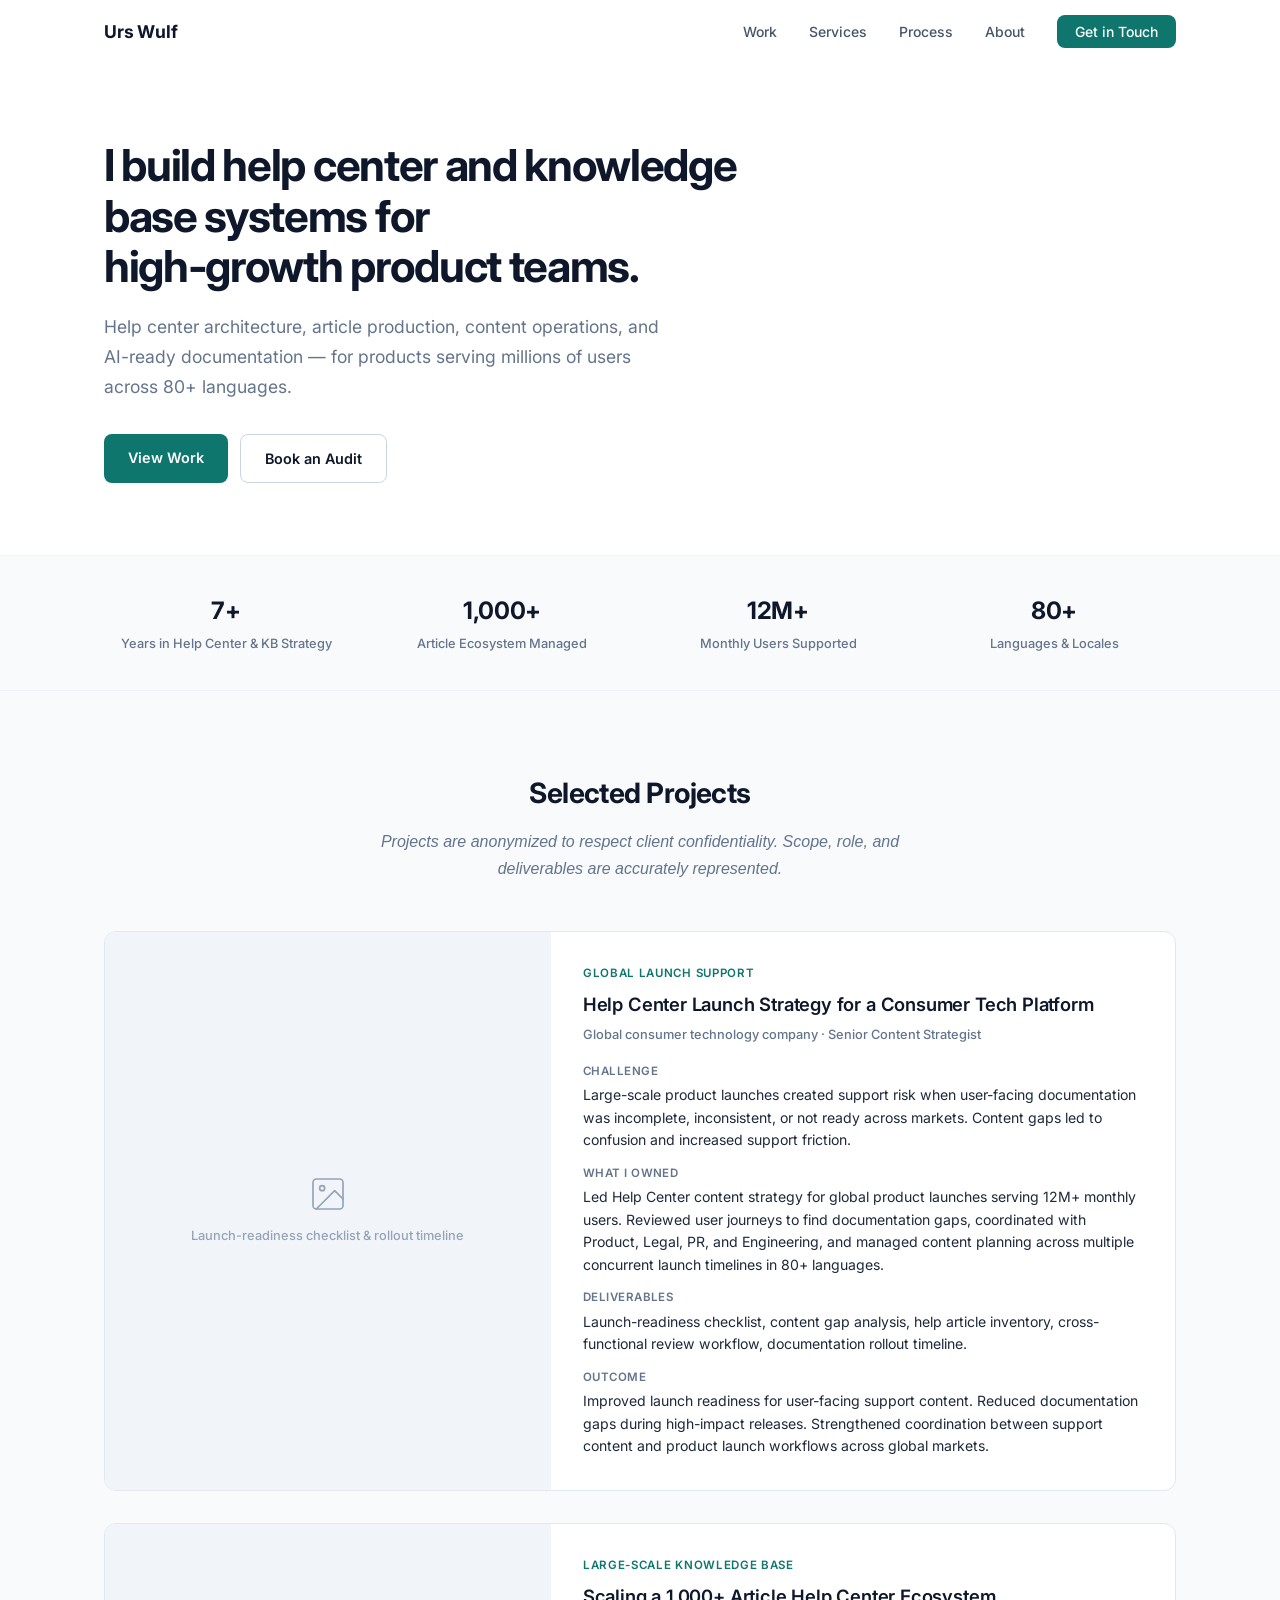
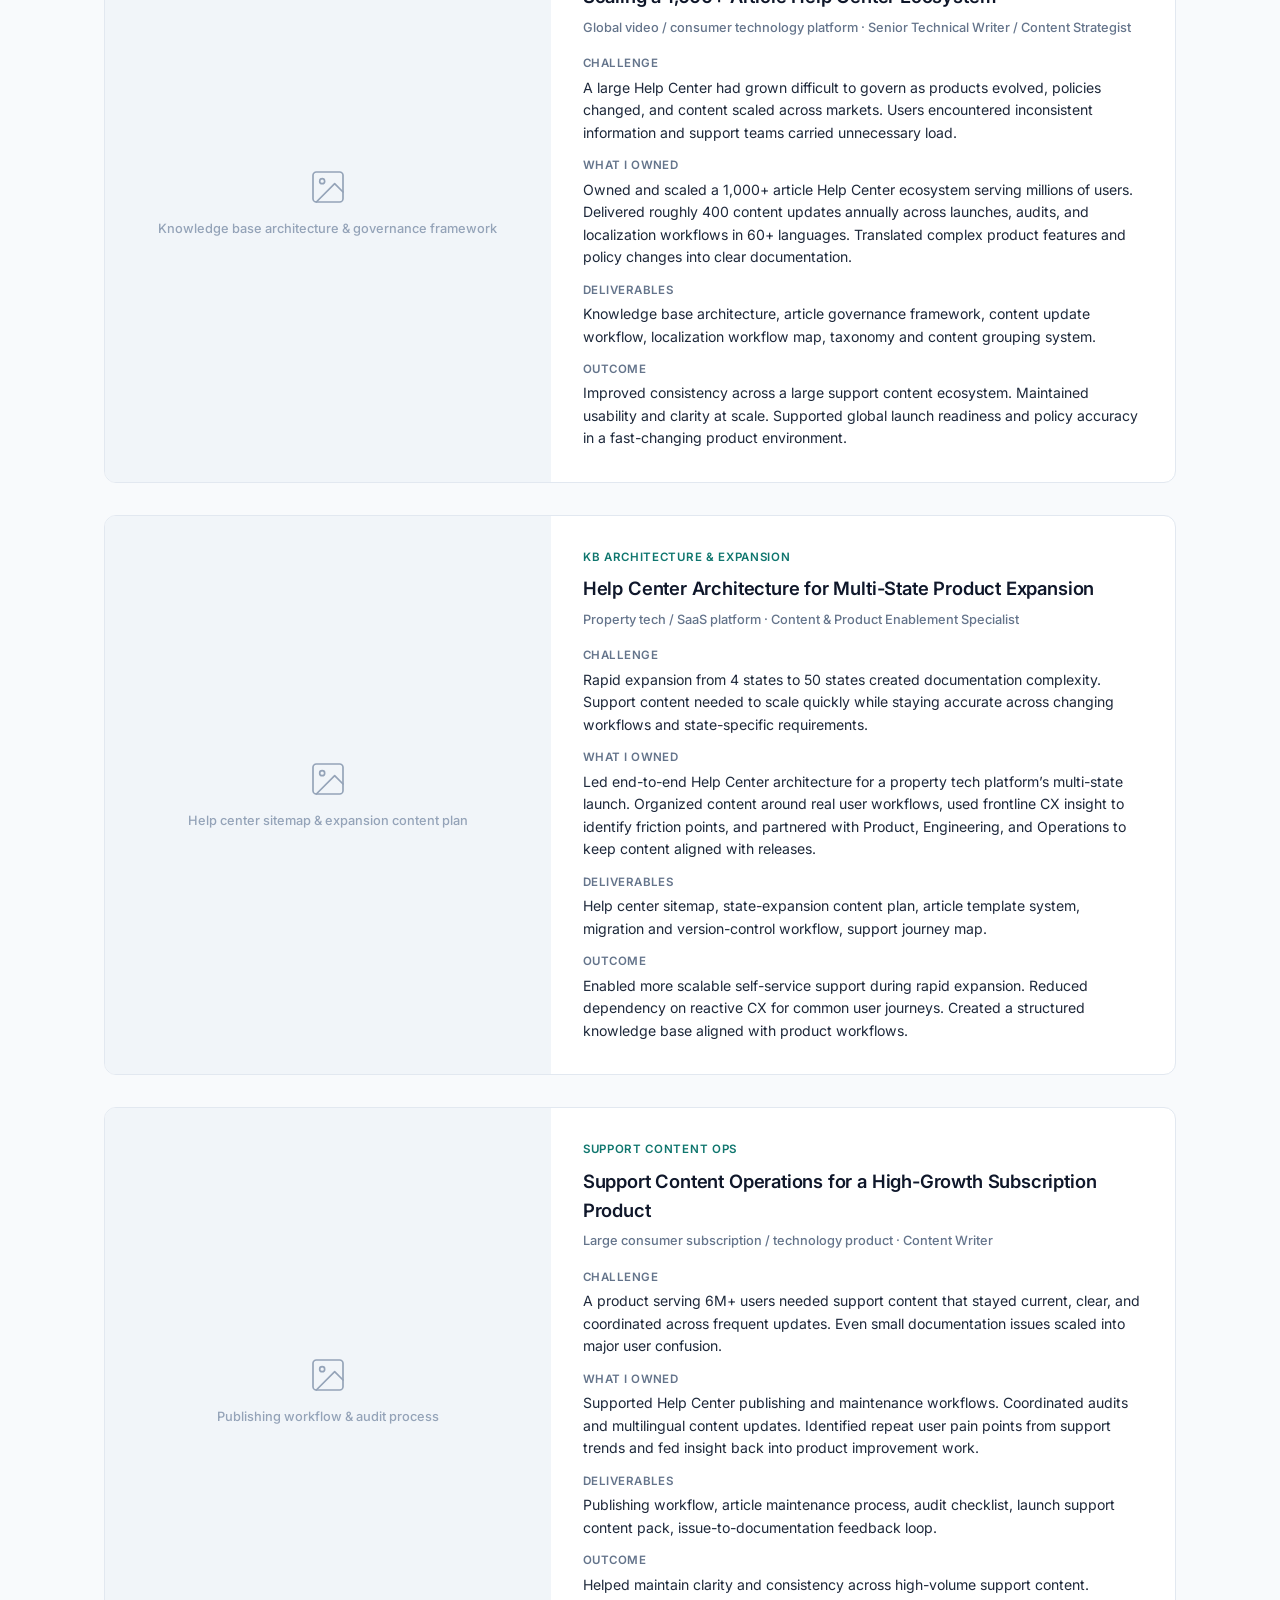
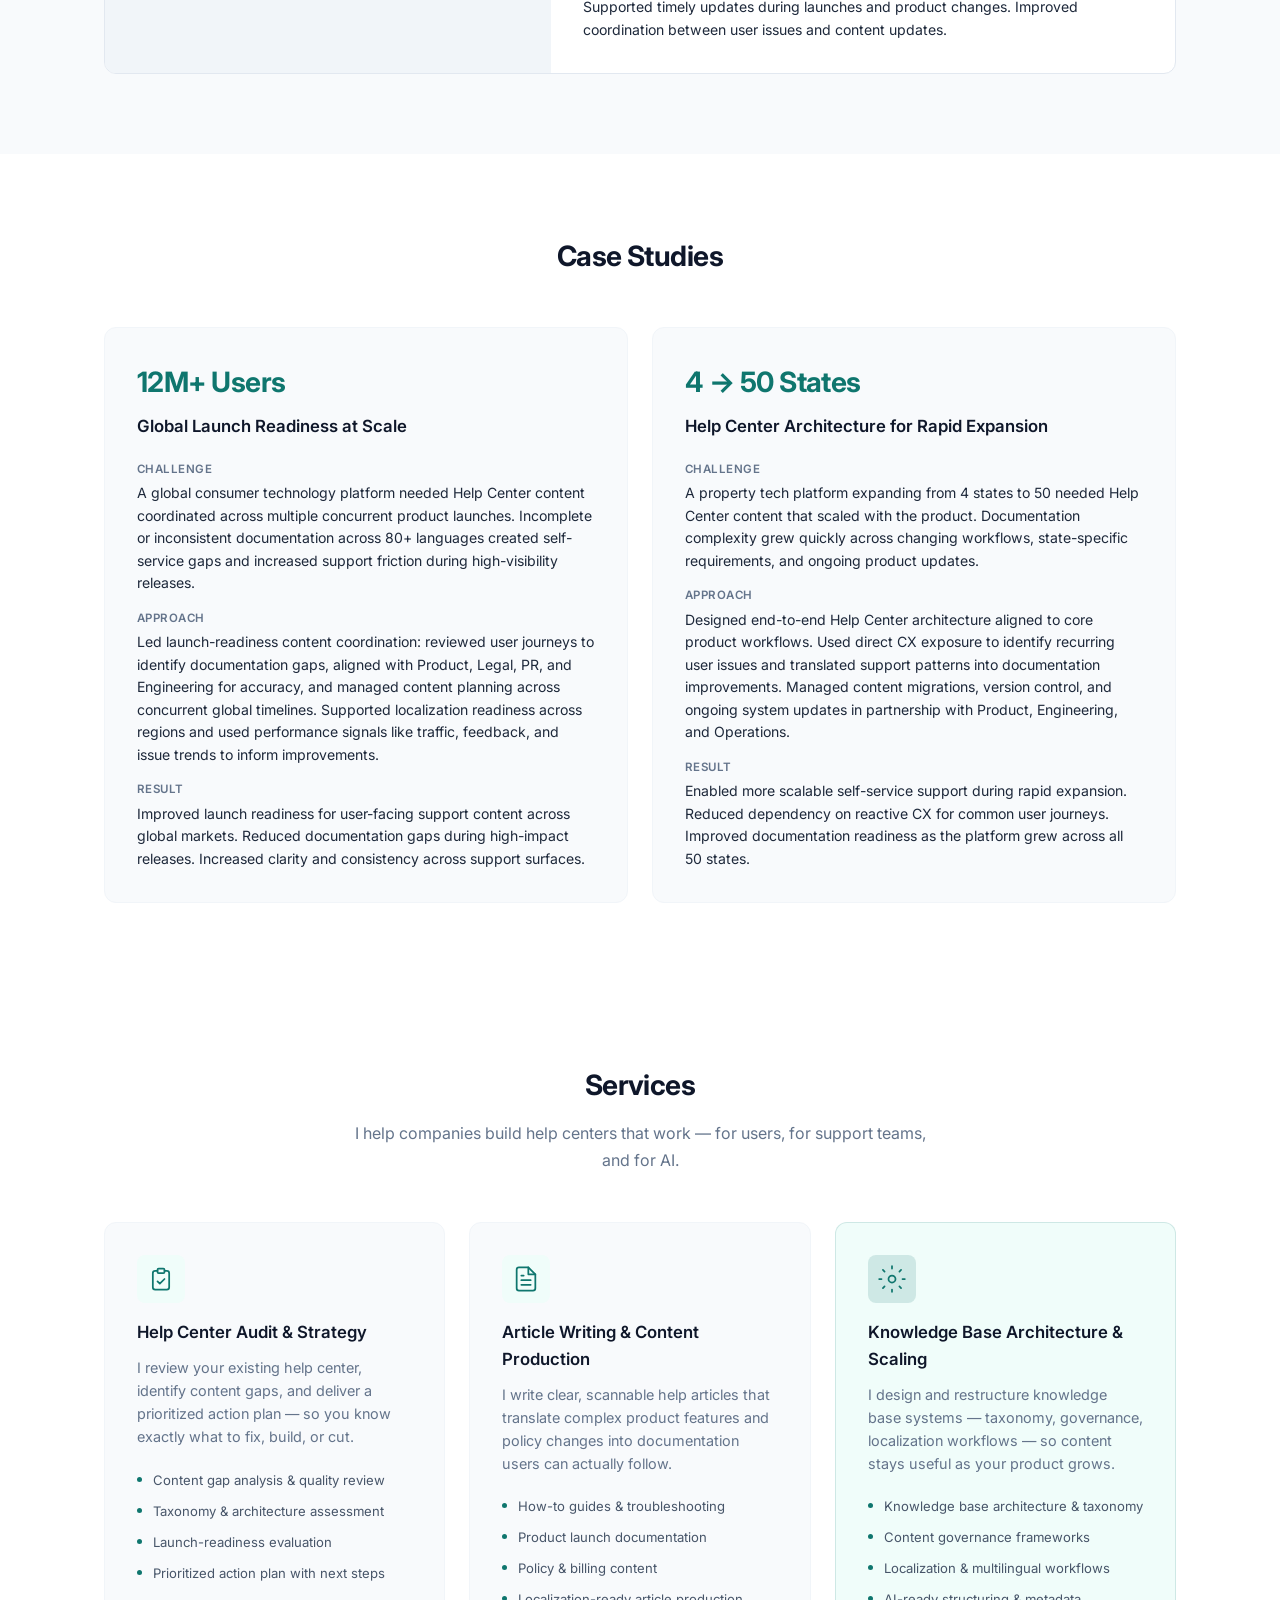
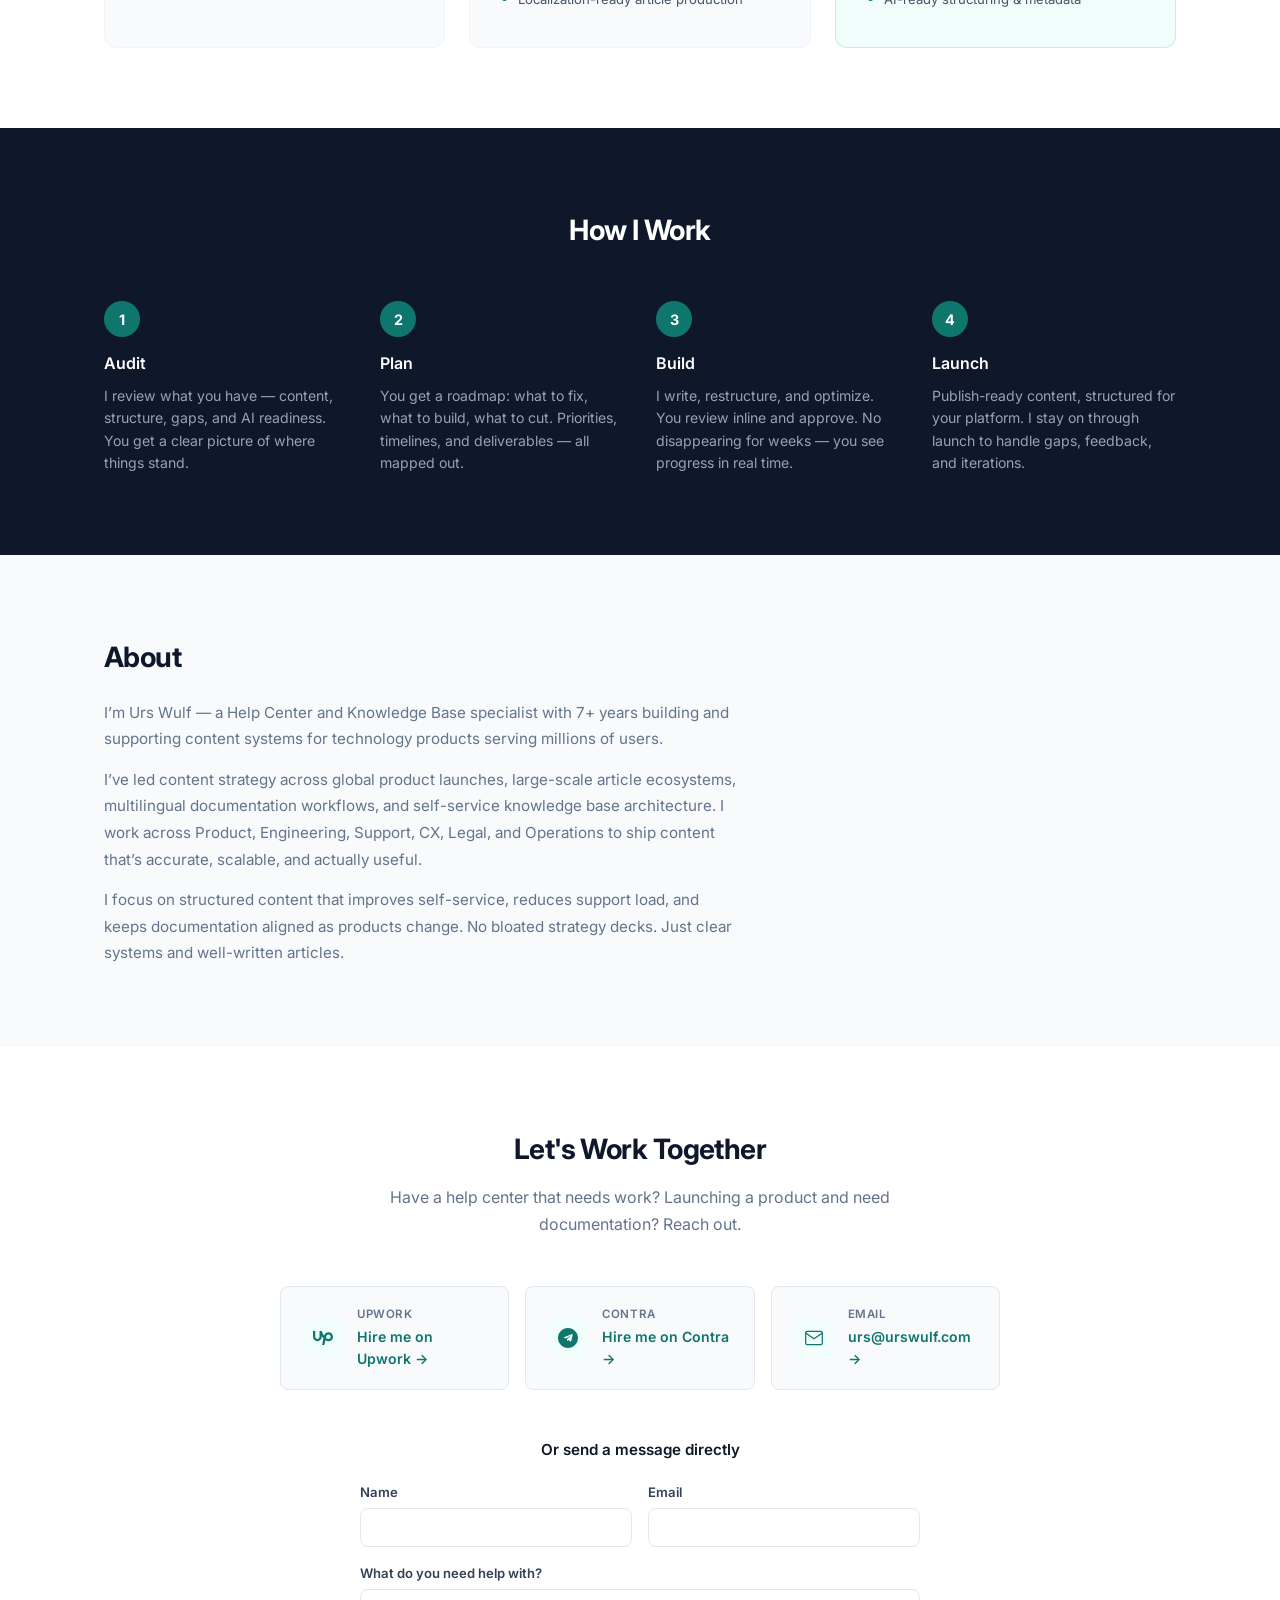
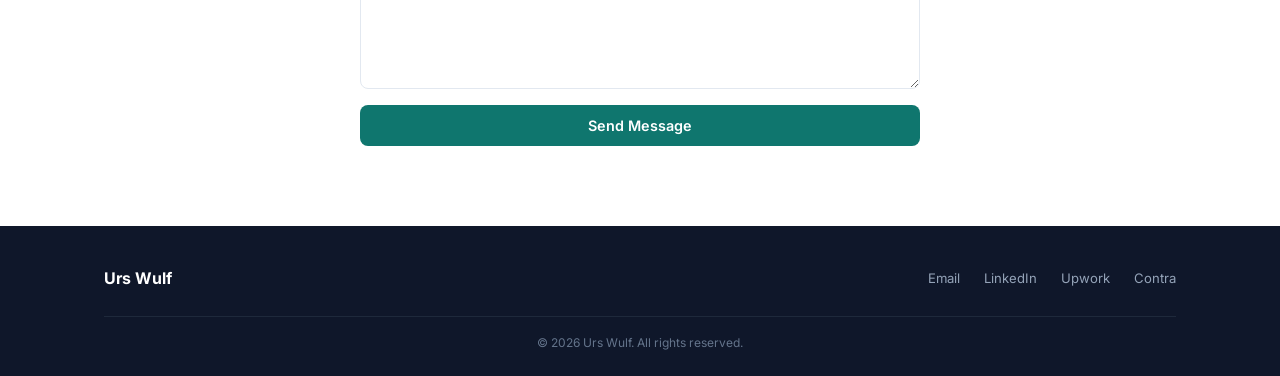
==== commit b8bdc398: "Reorder sections, rewrite hero, add client type and anonymization note to project cards" ====
--- a/index.html
+++ b/index.html
@@ -27,9 +27,9 @@
                 <span></span>
             </button>
             <ul class="nav-links">
+                <li><a href="#work">Work</a></li>
                 <li><a href="#services">Services</a></li>
-                <li><a href="#work">Work</a></li>
-                <li><a href="#case-studies">Results</a></li>
+                <li><a href="#process">Process</a></li>
                 <li><a href="#about">About</a></li>
                 <li><a href="#contact" class="nav-cta">Get in Touch</a></li>
             </ul>
@@ -40,8 +40,8 @@
     <header class="hero">
         <div class="container">
             <div class="hero-content">
-                <h1>Help centers that scale. Content&nbsp;that&nbsp;works.</h1>
-                <p class="hero-subtitle">Over 7+ years, I&rsquo;ve built and supported help center content systems for products serving millions of users &mdash; including global launches, large-scale article ecosystems, multilingual documentation workflows, and self-service knowledge base architecture.</p>
+                <h1>I build help center and knowledge base systems for high&#8209;growth&nbsp;product&nbsp;teams.</h1>
+                <p class="hero-subtitle">Help center architecture, article production, content operations, and AI-ready documentation &mdash; for products serving millions of users across 80+ languages.</p>
                 <div class="hero-ctas">
                     <a href="#work" class="btn btn-primary">View Work</a>
                     <a href="#contact" class="btn btn-secondary">Book an Audit</a>
@@ -69,6 +69,190 @@
                 <div class="proof-item">
                     <span class="proof-number">80+</span>
                     <span class="proof-label">Languages &amp; Locales</span>
+                </div>
+            </div>
+        </div>
+    </section>
+
+    <!-- Selected Projects -->
+    <section class="work" id="work">
+        <div class="container">
+            <div class="section-header">
+                <h2>Selected Projects</h2>
+                <p class="section-note">Projects are anonymized to respect client confidentiality. Scope, role, and deliverables are accurately represented.</p>
+            </div>
+            <div class="work-grid">
+
+                <!-- Project 1: Global Help Center Launch Strategy -->
+                <div class="project-card">
+                    <div class="project-image">
+                        <div class="image-placeholder">
+                            <svg width="40" height="40" viewBox="0 0 24 24" fill="none" stroke="currentColor" stroke-width="1" stroke-linecap="round" stroke-linejoin="round"><rect x="3" y="3" width="18" height="18" rx="2"/><circle cx="8.5" cy="8.5" r="1.5"/><polyline points="21 15 16 10 5 21"/></svg>
+                            <span>Launch-readiness checklist &amp; rollout timeline</span>
+                        </div>
+                    </div>
+                    <div class="project-content">
+                        <div class="project-label">Global Launch Support</div>
+                        <h3>Help Center Launch Strategy for a Consumer Tech Platform</h3>
+                        <div class="project-meta">Global consumer technology company &middot; Senior Content Strategist</div>
+                        <div class="project-detail">
+                            <strong>Challenge</strong>
+                            <p>Large-scale product launches created support risk when user-facing documentation was incomplete, inconsistent, or not ready across markets. Content gaps led to confusion and increased support friction.</p>
+                        </div>
+                        <div class="project-detail">
+                            <strong>What I Owned</strong>
+                            <p>Led Help Center content strategy for global product launches serving 12M+ monthly users. Reviewed user journeys to find documentation gaps, coordinated with Product, Legal, PR, and Engineering, and managed content planning across multiple concurrent launch timelines in 80+ languages.</p>
+                        </div>
+                        <div class="project-detail">
+                            <strong>Deliverables</strong>
+                            <p>Launch-readiness checklist, content gap analysis, help article inventory, cross-functional review workflow, documentation rollout timeline.</p>
+                        </div>
+                        <div class="project-detail">
+                            <strong>Outcome</strong>
+                            <p>Improved launch readiness for user-facing support content. Reduced documentation gaps during high-impact releases. Strengthened coordination between support content and product launch workflows across global markets.</p>
+                        </div>
+                    </div>
+                </div>
+
+                <!-- Project 2: 1,000+ Article Help Center Ecosystem -->
+                <div class="project-card">
+                    <div class="project-image">
+                        <div class="image-placeholder">
+                            <svg width="40" height="40" viewBox="0 0 24 24" fill="none" stroke="currentColor" stroke-width="1" stroke-linecap="round" stroke-linejoin="round"><rect x="3" y="3" width="18" height="18" rx="2"/><circle cx="8.5" cy="8.5" r="1.5"/><polyline points="21 15 16 10 5 21"/></svg>
+                            <span>Knowledge base architecture &amp; governance framework</span>
+                        </div>
+                    </div>
+                    <div class="project-content">
+                        <div class="project-label">Large-Scale Knowledge Base</div>
+                        <h3>Scaling a 1,000+ Article Help Center Ecosystem</h3>
+                        <div class="project-meta">Global video / consumer technology platform &middot; Senior Technical Writer / Content Strategist</div>
+                        <div class="project-detail">
+                            <strong>Challenge</strong>
+                            <p>A large Help Center had grown difficult to govern as products evolved, policies changed, and content scaled across markets. Users encountered inconsistent information and support teams carried unnecessary load.</p>
+                        </div>
+                        <div class="project-detail">
+                            <strong>What I Owned</strong>
+                            <p>Owned and scaled a 1,000+ article Help Center ecosystem serving millions of users. Delivered roughly 400 content updates annually across launches, audits, and localization workflows in 60+ languages. Translated complex product features and policy changes into clear documentation.</p>
+                        </div>
+                        <div class="project-detail">
+                            <strong>Deliverables</strong>
+                            <p>Knowledge base architecture, article governance framework, content update workflow, localization workflow map, taxonomy and content grouping system.</p>
+                        </div>
+                        <div class="project-detail">
+                            <strong>Outcome</strong>
+                            <p>Improved consistency across a large support content ecosystem. Maintained usability and clarity at scale. Supported global launch readiness and policy accuracy in a fast-changing product environment.</p>
+                        </div>
+                    </div>
+                </div>
+
+                <!-- Project 3: Help Center Architecture for Rapid Expansion -->
+                <div class="project-card">
+                    <div class="project-image">
+                        <div class="image-placeholder">
+                            <svg width="40" height="40" viewBox="0 0 24 24" fill="none" stroke="currentColor" stroke-width="1" stroke-linecap="round" stroke-linejoin="round"><rect x="3" y="3" width="18" height="18" rx="2"/><circle cx="8.5" cy="8.5" r="1.5"/><polyline points="21 15 16 10 5 21"/></svg>
+                            <span>Help center sitemap &amp; expansion content plan</span>
+                        </div>
+                    </div>
+                    <div class="project-content">
+                        <div class="project-label">KB Architecture &amp; Expansion</div>
+                        <h3>Help Center Architecture for Multi-State Product Expansion</h3>
+                        <div class="project-meta">Property tech / SaaS platform &middot; Content &amp; Product Enablement Specialist</div>
+                        <div class="project-detail">
+                            <strong>Challenge</strong>
+                            <p>Rapid expansion from 4 states to 50 states created documentation complexity. Support content needed to scale quickly while staying accurate across changing workflows and state-specific requirements.</p>
+                        </div>
+                        <div class="project-detail">
+                            <strong>What I Owned</strong>
+                            <p>Led end-to-end Help Center architecture for a property tech platform&rsquo;s multi-state launch. Organized content around real user workflows, used frontline CX insight to identify friction points, and partnered with Product, Engineering, and Operations to keep content aligned with releases.</p>
+                        </div>
+                        <div class="project-detail">
+                            <strong>Deliverables</strong>
+                            <p>Help center sitemap, state-expansion content plan, article template system, migration and version-control workflow, support journey map.</p>
+                        </div>
+                        <div class="project-detail">
+                            <strong>Outcome</strong>
+                            <p>Enabled more scalable self-service support during rapid expansion. Reduced dependency on reactive CX for common user journeys. Created a structured knowledge base aligned with product workflows.</p>
+                        </div>
+                    </div>
+                </div>
+
+                <!-- Project 4: High-Volume Support Content Operations -->
+                <div class="project-card">
+                    <div class="project-image">
+                        <div class="image-placeholder">
+                            <svg width="40" height="40" viewBox="0 0 24 24" fill="none" stroke="currentColor" stroke-width="1" stroke-linecap="round" stroke-linejoin="round"><rect x="3" y="3" width="18" height="18" rx="2"/><circle cx="8.5" cy="8.5" r="1.5"/><polyline points="21 15 16 10 5 21"/></svg>
+                            <span>Publishing workflow &amp; audit process</span>
+                        </div>
+                    </div>
+                    <div class="project-content">
+                        <div class="project-label">Support Content Ops</div>
+                        <h3>Support Content Operations for a High-Growth Subscription Product</h3>
+                        <div class="project-meta">Large consumer subscription / technology product &middot; Content Writer</div>
+                        <div class="project-detail">
+                            <strong>Challenge</strong>
+                            <p>A product serving 6M+ users needed support content that stayed current, clear, and coordinated across frequent updates. Even small documentation issues scaled into major user confusion.</p>
+                        </div>
+                        <div class="project-detail">
+                            <strong>What I Owned</strong>
+                            <p>Supported Help Center publishing and maintenance workflows. Coordinated audits and multilingual content updates. Identified repeat user pain points from support trends and fed insight back into product improvement work.</p>
+                        </div>
+                        <div class="project-detail">
+                            <strong>Deliverables</strong>
+                            <p>Publishing workflow, article maintenance process, audit checklist, launch support content pack, issue-to-documentation feedback loop.</p>
+                        </div>
+                        <div class="project-detail">
+                            <strong>Outcome</strong>
+                            <p>Helped maintain clarity and consistency across high-volume support content. Supported timely updates during launches and product changes. Improved coordination between user issues and content updates.</p>
+                        </div>
+                    </div>
+                </div>
+
+            </div>
+        </div>
+    </section>
+
+    <!-- Case Studies -->
+    <section class="case-studies" id="case-studies">
+        <div class="container">
+            <div class="section-header">
+                <h2>Case Studies</h2>
+            </div>
+            <div class="case-studies-grid">
+                <div class="case-study">
+                    <div class="case-study-metric">12M+ Users</div>
+                    <h3>Global Launch Readiness at Scale</h3>
+                    <div class="case-study-body">
+                        <div class="case-study-block">
+                            <strong>Challenge</strong>
+                            <p>A global consumer technology platform needed Help Center content coordinated across multiple concurrent product launches. Incomplete or inconsistent documentation across 80+ languages created self-service gaps and increased support friction during high-visibility releases.</p>
+                        </div>
+                        <div class="case-study-block">
+                            <strong>Approach</strong>
+                            <p>Led launch-readiness content coordination: reviewed user journeys to identify documentation gaps, aligned with Product, Legal, PR, and Engineering for accuracy, and managed content planning across concurrent global timelines. Supported localization readiness across regions and used performance signals like traffic, feedback, and issue trends to inform improvements.</p>
+                        </div>
+                        <div class="case-study-block">
+                            <strong>Result</strong>
+                            <p>Improved launch readiness for user-facing support content across global markets. Reduced documentation gaps during high-impact releases. Increased clarity and consistency across support surfaces.</p>
+                        </div>
+                    </div>
+                </div>
+                <div class="case-study">
+                    <div class="case-study-metric">4 &rarr; 50 States</div>
+                    <h3>Help Center Architecture for Rapid Expansion</h3>
+                    <div class="case-study-body">
+                        <div class="case-study-block">
+                            <strong>Challenge</strong>
+                            <p>A property tech platform expanding from 4 states to 50 needed Help Center content that scaled with the product. Documentation complexity grew quickly across changing workflows, state-specific requirements, and ongoing product updates.</p>
+                        </div>
+                        <div class="case-study-block">
+                            <strong>Approach</strong>
+                            <p>Designed end-to-end Help Center architecture aligned to core product workflows. Used direct CX exposure to identify recurring user issues and translated support patterns into documentation improvements. Managed content migrations, version control, and ongoing system updates in partnership with Product, Engineering, and Operations.</p>
+                        </div>
+                        <div class="case-study-block">
+                            <strong>Result</strong>
+                            <p>Enabled more scalable self-service support during rapid expansion. Reduced dependency on reactive CX for common user journeys. Improved documentation readiness as the platform grew across all 50 states.</p>
+                        </div>
+                    </div>
                 </div>
             </div>
         </div>
@@ -120,186 +304,6 @@
                         <li>Localization &amp; multilingual workflows</li>
                         <li>AI-ready structuring &amp; metadata</li>
                     </ul>
-                </div>
-            </div>
-        </div>
-    </section>
-
-    <!-- Selected Work -->
-    <section class="work" id="work">
-        <div class="container">
-            <div class="section-header">
-                <h2>Selected Work</h2>
-                <p>Projects spanning global launches, large-scale knowledge base operations, rapid product expansion, and high-volume support content.</p>
-            </div>
-            <div class="work-grid">
-
-                <!-- Project 1: Global Help Center Launch Strategy -->
-                <div class="project-card">
-                    <div class="project-image">
-                        <div class="image-placeholder">
-                            <svg width="40" height="40" viewBox="0 0 24 24" fill="none" stroke="currentColor" stroke-width="1" stroke-linecap="round" stroke-linejoin="round"><rect x="3" y="3" width="18" height="18" rx="2"/><circle cx="8.5" cy="8.5" r="1.5"/><polyline points="21 15 16 10 5 21"/></svg>
-                            <span>Launch-readiness checklist &amp; rollout timeline</span>
-                        </div>
-                    </div>
-                    <div class="project-content">
-                        <div class="project-label">Global Launch Support</div>
-                        <h3>Help Center Launch Strategy for a Consumer Tech Platform</h3>
-                        <div class="project-detail">
-                            <strong>Challenge</strong>
-                            <p>Large-scale product launches created support risk when user-facing documentation was incomplete, inconsistent, or not ready across markets. Content gaps led to confusion and increased support friction.</p>
-                        </div>
-                        <div class="project-detail">
-                            <strong>Approach</strong>
-                            <p>Led Help Center content strategy for global product launches serving 12M+ monthly users. Reviewed user journeys to find documentation gaps, coordinated with Product, Legal, PR, and Engineering, and managed content planning across multiple concurrent launch timelines in 80+ languages.</p>
-                        </div>
-                        <div class="project-detail">
-                            <strong>Deliverables</strong>
-                            <p>Launch-readiness checklist, content gap analysis, help article inventory, cross-functional review workflow, documentation rollout timeline.</p>
-                        </div>
-                        <div class="project-detail">
-                            <strong>Outcome</strong>
-                            <p>Improved launch readiness for user-facing support content. Reduced documentation gaps during high-impact releases. Strengthened coordination between support content and product launch workflows across global markets.</p>
-                        </div>
-                    </div>
-                </div>
-
-                <!-- Project 2: 1,000+ Article Help Center Ecosystem -->
-                <div class="project-card">
-                    <div class="project-image">
-                        <div class="image-placeholder">
-                            <svg width="40" height="40" viewBox="0 0 24 24" fill="none" stroke="currentColor" stroke-width="1" stroke-linecap="round" stroke-linejoin="round"><rect x="3" y="3" width="18" height="18" rx="2"/><circle cx="8.5" cy="8.5" r="1.5"/><polyline points="21 15 16 10 5 21"/></svg>
-                            <span>Knowledge base architecture &amp; governance framework</span>
-                        </div>
-                    </div>
-                    <div class="project-content">
-                        <div class="project-label">Large-Scale Knowledge Base</div>
-                        <h3>Scaling a 1,000+ Article Help Center Ecosystem</h3>
-                        <div class="project-detail">
-                            <strong>Challenge</strong>
-                            <p>A large Help Center had grown difficult to govern as products evolved, policies changed, and content scaled across markets. Users encountered inconsistent information and support teams carried unnecessary load.</p>
-                        </div>
-                        <div class="project-detail">
-                            <strong>Approach</strong>
-                            <p>Owned and scaled a 1,000+ article Help Center ecosystem serving millions of users. Delivered roughly 400 content updates annually across launches, audits, and localization workflows in 60+ languages. Translated complex product features and policy changes into clear documentation.</p>
-                        </div>
-                        <div class="project-detail">
-                            <strong>Deliverables</strong>
-                            <p>Knowledge base architecture, article governance framework, content update workflow, localization workflow map, taxonomy and content grouping system.</p>
-                        </div>
-                        <div class="project-detail">
-                            <strong>Outcome</strong>
-                            <p>Improved consistency across a large support content ecosystem. Maintained usability and clarity at scale. Supported global launch readiness and policy accuracy in a fast-changing product environment.</p>
-                        </div>
-                    </div>
-                </div>
-
-                <!-- Project 3: Help Center Architecture for Rapid Expansion -->
-                <div class="project-card">
-                    <div class="project-image">
-                        <div class="image-placeholder">
-                            <svg width="40" height="40" viewBox="0 0 24 24" fill="none" stroke="currentColor" stroke-width="1" stroke-linecap="round" stroke-linejoin="round"><rect x="3" y="3" width="18" height="18" rx="2"/><circle cx="8.5" cy="8.5" r="1.5"/><polyline points="21 15 16 10 5 21"/></svg>
-                            <span>Help center sitemap &amp; expansion content plan</span>
-                        </div>
-                    </div>
-                    <div class="project-content">
-                        <div class="project-label">KB Architecture &amp; Expansion</div>
-                        <h3>Help Center Architecture for Multi-State Product Expansion</h3>
-                        <div class="project-detail">
-                            <strong>Challenge</strong>
-                            <p>Rapid expansion from 4 states to 50 states created documentation complexity. Support content needed to scale quickly while staying accurate across changing workflows and state-specific requirements.</p>
-                        </div>
-                        <div class="project-detail">
-                            <strong>Approach</strong>
-                            <p>Led end-to-end Help Center architecture for a property tech platform&rsquo;s multi-state launch. Organized content around real user workflows, used frontline CX insight to identify friction points, and partnered with Product, Engineering, and Operations to keep content aligned with releases.</p>
-                        </div>
-                        <div class="project-detail">
-                            <strong>Deliverables</strong>
-                            <p>Help center sitemap, state-expansion content plan, article template system, migration and version-control workflow, support journey map.</p>
-                        </div>
-                        <div class="project-detail">
-                            <strong>Outcome</strong>
-                            <p>Enabled more scalable self-service support during rapid expansion. Reduced dependency on reactive CX for common user journeys. Created a structured knowledge base aligned with product workflows.</p>
-                        </div>
-                    </div>
-                </div>
-
-                <!-- Project 4: High-Volume Support Content Operations -->
-                <div class="project-card">
-                    <div class="project-image">
-                        <div class="image-placeholder">
-                            <svg width="40" height="40" viewBox="0 0 24 24" fill="none" stroke="currentColor" stroke-width="1" stroke-linecap="round" stroke-linejoin="round"><rect x="3" y="3" width="18" height="18" rx="2"/><circle cx="8.5" cy="8.5" r="1.5"/><polyline points="21 15 16 10 5 21"/></svg>
-                            <span>Publishing workflow &amp; audit process</span>
-                        </div>
-                    </div>
-                    <div class="project-content">
-                        <div class="project-label">Support Content Ops</div>
-                        <h3>Support Content Operations for a High-Growth Subscription Product</h3>
-                        <div class="project-detail">
-                            <strong>Challenge</strong>
-                            <p>A product serving 6M+ users needed support content that stayed current, clear, and coordinated across frequent updates. Even small documentation issues scaled into major user confusion.</p>
-                        </div>
-                        <div class="project-detail">
-                            <strong>Approach</strong>
-                            <p>Supported Help Center publishing and maintenance workflows. Coordinated audits and multilingual content updates. Identified repeat user pain points from support trends and fed insight back into product improvement work.</p>
-                        </div>
-                        <div class="project-detail">
-                            <strong>Deliverables</strong>
-                            <p>Publishing workflow, article maintenance process, audit checklist, launch support content pack, issue-to-documentation feedback loop.</p>
-                        </div>
-                        <div class="project-detail">
-                            <strong>Outcome</strong>
-                            <p>Helped maintain clarity and consistency across high-volume support content. Supported timely updates during launches and product changes. Improved coordination between user issues and content updates.</p>
-                        </div>
-                    </div>
-                </div>
-
-            </div>
-        </div>
-    </section>
-
-    <!-- Case Studies -->
-    <section class="case-studies" id="case-studies">
-        <div class="container">
-            <div class="section-header">
-                <h2>Case Studies</h2>
-            </div>
-            <div class="case-studies-grid">
-                <div class="case-study">
-                    <div class="case-study-metric">12M+ Users</div>
-                    <h3>Global Launch Readiness at Scale</h3>
-                    <div class="case-study-body">
-                        <div class="case-study-block">
-                            <strong>Challenge</strong>
-                            <p>A global consumer technology platform needed Help Center content coordinated across multiple concurrent product launches. Incomplete or inconsistent documentation across 80+ languages created self-service gaps and increased support friction during high-visibility releases.</p>
-                        </div>
-                        <div class="case-study-block">
-                            <strong>Approach</strong>
-                            <p>Led launch-readiness content coordination: reviewed user journeys to identify documentation gaps, aligned with Product, Legal, PR, and Engineering for accuracy, and managed content planning across concurrent global timelines. Supported localization readiness across regions and used performance signals like traffic, feedback, and issue trends to inform improvements.</p>
-                        </div>
-                        <div class="case-study-block">
-                            <strong>Result</strong>
-                            <p>Improved launch readiness for user-facing support content across global markets. Reduced documentation gaps during high-impact releases. Increased clarity and consistency across support surfaces.</p>
-                        </div>
-                    </div>
-                </div>
-                <div class="case-study">
-                    <div class="case-study-metric">4 &rarr; 50 States</div>
-                    <h3>Help Center Architecture for Rapid Expansion</h3>
-                    <div class="case-study-body">
-                        <div class="case-study-block">
-                            <strong>Challenge</strong>
-                            <p>A property tech platform expanding from 4 states to 50 needed Help Center content that scaled with the product. Documentation complexity grew quickly across changing workflows, state-specific requirements, and ongoing product updates.</p>
-                        </div>
-                        <div class="case-study-block">
-                            <strong>Approach</strong>
-                            <p>Designed end-to-end Help Center architecture aligned to core product workflows. Used direct CX exposure to identify recurring user issues and translated support patterns into documentation improvements. Managed content migrations, version control, and ongoing system updates in partnership with Product, Engineering, and Operations.</p>
-                        </div>
-                        <div class="case-study-block">
-                            <strong>Result</strong>
-                            <p>Enabled more scalable self-service support during rapid expansion. Reduced dependency on reactive CX for common user journeys. Improved documentation readiness as the platform grew across all 50 states.</p>
-                        </div>
-                    </div>
                 </div>
             </div>
         </div>
--- a/styles.css
+++ b/styles.css
@@ -303,6 +303,13 @@
     line-height: 1.7;
 }
 
+.section-note {
+    font-size: 0.85rem;
+    color: var(--color-gray-500);
+    font-style: italic;
+    line-height: 1.6;
+}
+
 /* ========================================
    Services
    ======================================== */
@@ -458,8 +465,15 @@
     font-size: 1.15rem;
     font-weight: 600;
     color: var(--color-navy);
+    margin-bottom: 6px;
+    letter-spacing: -0.01em;
+}
+
+.project-meta {
+    font-size: 0.8rem;
+    color: var(--color-gray-500);
     margin-bottom: 16px;
-    letter-spacing: -0.01em;
+    font-weight: 500;
 }
 
 .project-detail {
